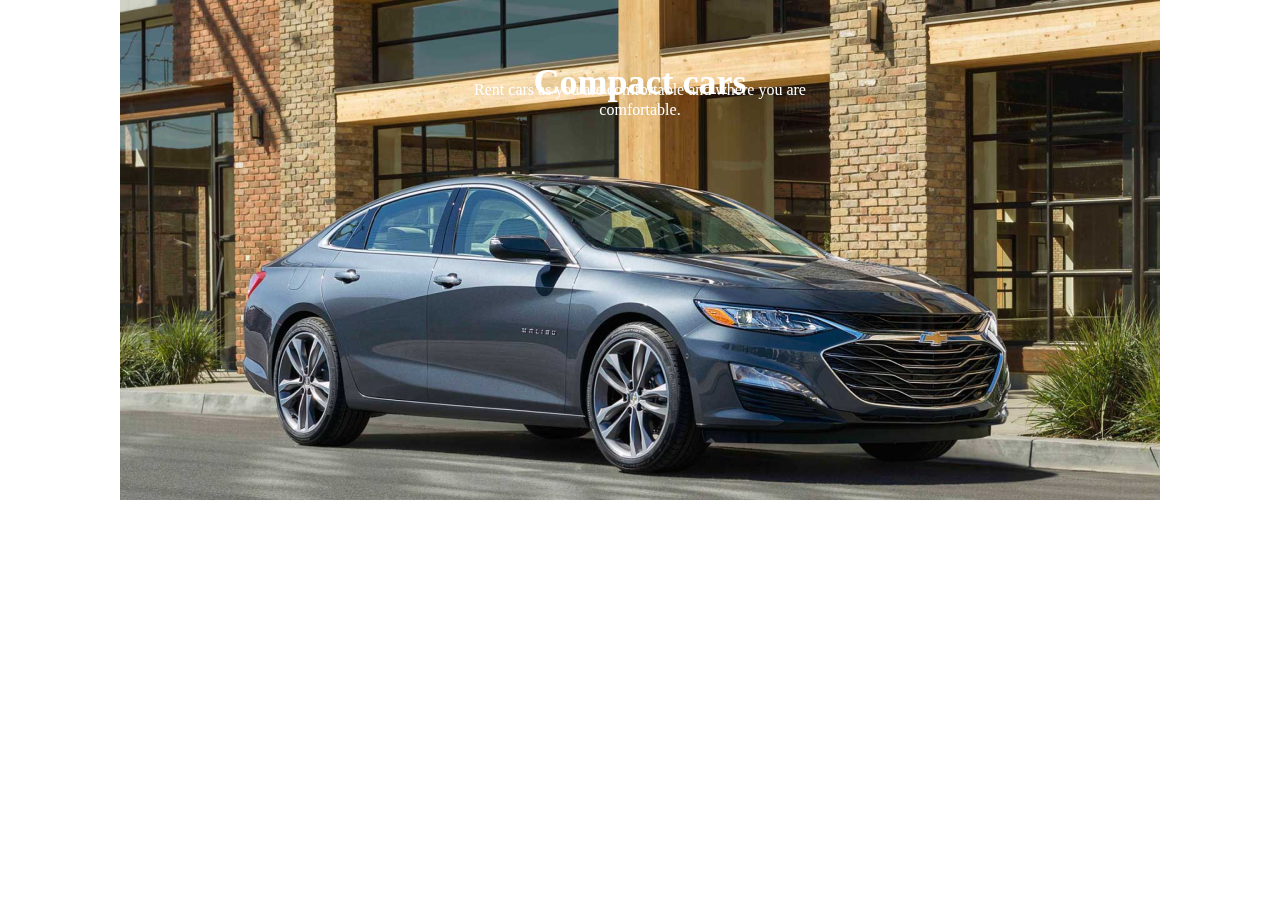
==== index-one.html @ ee0b4329 "slick js" ====
<!DOCTYPE html>
<html lang="en">
<head>
    <meta charset="UTF-8">
    <meta http-equiv="X-UA-Compatible" content="IE=edge">
    <meta name="viewport" content="width=device-width, initial-scale=1.0">
    <title>Document</title>
    <link rel="stylesheet" href="./slick-1.8.1/slick/slick-theme.css">
    <link rel="stylesheet" href="./slick-1.8.1/slick/slick.css">
    <link rel="stylesheet" href="./css/main.css">
    <link rel="stylesheet" href="./css/home.css">
    <link rel="stylesheet" href="./css/index-one.css">
</head>
<body>
    <section id="hero_section">
        <div class="container">
            <div class="corusel_sliks-container slick-div">
                <div class="corusel_slik-div corusel_bg1">
                    <h3>Compact cars</h3>
                    <p>Rent cars as you are comfortable and where you are <br> comfortable.</p>
                    <div class="hero_bg-line"></div>
                </div>
                <div class="corusel_slik-div corusel_bg2">
                    <h3>Compact cars</h3>
                    <p>Rent cars as you are comfortable and where you are <br> comfortable.</p>
                    <div class="hero_bg-line"></div>
                </div>
                <div class="corusel_slik-div corusel_bg3">
                    <h3>Compact cars</h3>
                    <p>Rent cars as you are comfortable and where you are <br> comfortable.</p>
                    <div class="hero_bg-line"></div>
                </div>
        
                
            </div>
        </div>
    </section>

    <script src="https://ajax.googleapis.com/ajax/libs/jquery/3.6.1/jquery.min.js"></script>
    <!-- bu onlayn ulanadi agar corusel kerak bolda -->
    <script src="./slick-1.8.1/slick/slick.js"></script>
    <script src="./js/corusel.js"></script>
    <script src="./js/main.js"></script>
</body>
</html>
---- css/main.css ----
* {
  padding: 0;
  margin: 0;
  box-sizing: border-box;
}

.container {
  max-width: 1440px;
  width: 100%;
  margin: 0 auto;
  padding: 0 120px;
}

li {
  list-style: none;
}

a {
  text-decoration: none;
}

@media screen and (max-width: 450px) {
  .container {
    max-width: 390px !important;
    width: 100% !important;
    padding: 0 16px !important;
  }
}/*# sourceMappingURL=main.css.map */
---- css/home.css ----
/*# sourceMappingURL=home.css.map */
---- css/index-one.css ----
.corusel_slik-div {
  max-width: 1200px;
  height: 500px;
  background-image: url(../images/Malibu.png);
  background-size: cover;
  background-position: center;
}
.corusel_slik-div h3 {
  padding-top: 60px;
  height: 44px;
  font-family: "Montserrat";
  font-style: normal;
  font-weight: 600;
  font-size: 36px;
  line-height: 44px;
  text-align: center;
  color: #FFFFFF;
  flex: none;
  order: 0;
  flex-grow: 0;
  padding-bottom: 10px;
}
.corusel_slik-div p {
  height: 40px;
  font-family: "Montserrat";
  font-style: normal;
  font-weight: 400;
  font-size: 16px;
  line-height: 20px;
  text-align: center;
  color: #FFFFFF;
  flex: none;
  order: 1;
  flex-grow: 0;
  padding-top: 10px;
}

.hero_bg-line {
  background: linear-gradient(180deg, rgba(189, 33, 33, 0.6) 6.19%, rgba(148, 27, 27, 0) 54.63%);
}

.corusel_bg2 {
  max-width: 1200px;
  height: 500px;
  background-image: url(../images/sportcarHero.png);
  background-size: cover;
  background-position: center;
}

.corusel_bg3 {
  max-width: 1200px;
  height: 500px;
  background-image: url(../images/vanscarHero.png);
  background-size: cover;
  background-position: center;
}/*# sourceMappingURL=index-one.css.map */
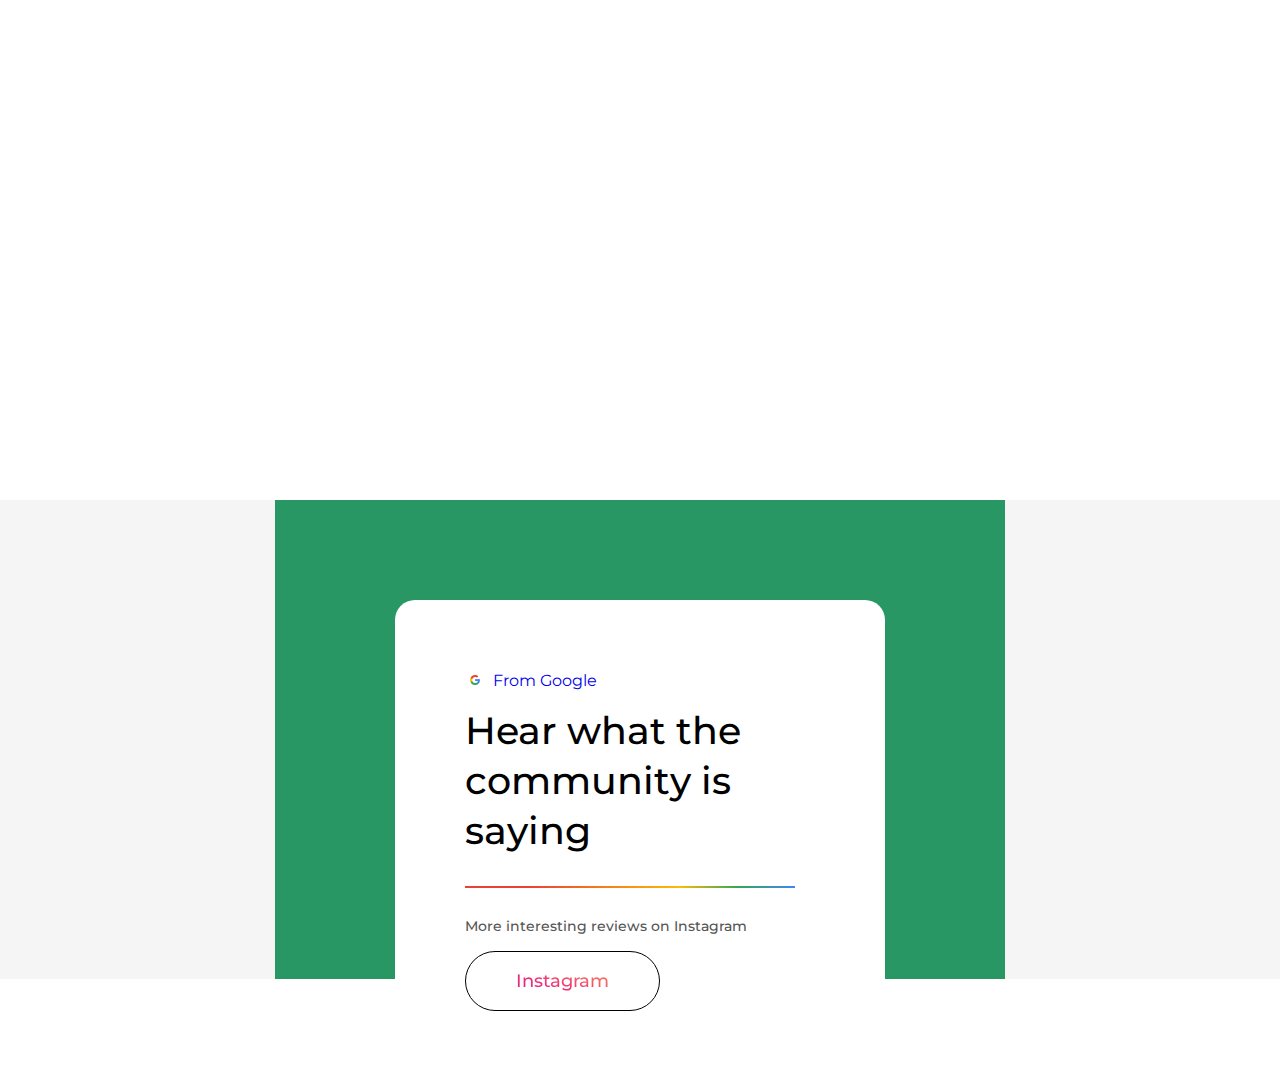
==== commit d78da9a8: "corusel sleck" ====
--- a/index-one.html
+++ b/index-one.html
@@ -1,45 +1,81 @@
 <!DOCTYPE html>
 <html lang="en">
-<head>
-    <meta charset="UTF-8">
-    <meta http-equiv="X-UA-Compatible" content="IE=edge">
-    <meta name="viewport" content="width=device-width, initial-scale=1.0">
-    <title>Document</title>
-    <link rel="stylesheet" href="./slick-1.8.1/slick/slick-theme.css">
-    <link rel="stylesheet" href="./slick-1.8.1/slick/slick.css">
-    <link rel="stylesheet" href="./css/main.css">
-    <link rel="stylesheet" href="./css/home.css">
-    <link rel="stylesheet" href="./css/index-one.css">
-</head>
-<body>
-    <section id="hero_section">
-        <div class="container">
-            <div class="corusel_sliks-container slick-div">
-                <div class="corusel_slik-div corusel_bg1">
-                    <h3>Compact cars</h3>
-                    <p>Rent cars as you are comfortable and where you are <br> comfortable.</p>
-                    <div class="hero_bg-line"></div>
+
+    <head>
+        <meta charset="UTF-8">
+        <meta http-equiv="X-UA-Compatible" content="IE=edge">
+        <meta name="viewport" content="width=device-width, initial-scale=1.0">
+        <title>Document</title>
+        <link rel="stylesheet" href="./slick-1.8.1/slick/slick-theme.css">
+        <link rel="stylesheet" href="./slick-1.8.1/slick/slick.css">
+        <link rel="stylesheet" href="./css/main.css">
+        <link rel="stylesheet" href="./css/home.css">
+        <link rel="stylesheet" href="./css/index-one.css">
+    </head>
+
+    <body>
+        <section id="hero_section">
+            <div class="container">
+                <div class="corusel_sliks-container slick-div">
+                    <div class="corusel_slik-div corusel_bg1">
+                        <h3>Compact cars</h3>
+                        <p>Rent cars as you are comfortable and where you are <br> comfortable.</p>
+                        <div class="hero_bg-line"></div>
+                    </div>
+                    <div class="corusel_slik-div corusel_bg2">
+                        <h3>Compact cars</h3>
+                        <p>Rent cars as you are comfortable and where you are <br> comfortable.</p>
+                        <div class="hero_bg-line"></div>
+                    </div>
+                    <div class="corusel_slik-div corusel_bg3">
+                        <h3>Compact cars</h3>
+                        <p>Rent cars as you are comfortable and where you are <br> comfortable.</p>
+                        <div class="hero_bg-line"></div>
+                    </div>
                 </div>
-                <div class="corusel_slik-div corusel_bg2">
-                    <h3>Compact cars</h3>
-                    <p>Rent cars as you are comfortable and where you are <br> comfortable.</p>
-                    <div class="hero_bg-line"></div>
+
+            </div>
+        </section>
+
+
+        <section id="communityCarousel_section">
+            <div class="container communityCarousel_container">
+                <div class="community_box">
+
+                    <div class="comumunity_left-container">
+
+                        <a href="#" target="_blank" class="google_link"><img src="./images/Google.png" alt="Google-img"
+                                width="20">From Google</a>
+                        <h4>Hear what the community is saying</h4>
+                        <div class="line_span"></div>
+                        <div class="instagram_div">
+                            <p>More interesting reviews on Instagram</p>
+                            <button>
+                                <a href="#" target="_blank">Instagram</a>
+                            </button>
+                        </div>
+                    </div>
+
+                    <div class="comumunity_carusel-container">
+
+                        <div class="community-corusels">
+                            <div class="community-corusels">
+
+
+                            </div>
+                        </div>
+
+                    </div>
                 </div>
-                <div class="corusel_slik-div corusel_bg3">
-                    <h3>Compact cars</h3>
-                    <p>Rent cars as you are comfortable and where you are <br> comfortable.</p>
-                    <div class="hero_bg-line"></div>
-                </div>
-        
-                
             </div>
-        </div>
-    </section>
 
-    <script src="https://ajax.googleapis.com/ajax/libs/jquery/3.6.1/jquery.min.js"></script>
-    <!-- bu onlayn ulanadi agar corusel kerak bolda -->
-    <script src="./slick-1.8.1/slick/slick.js"></script>
-    <script src="./js/corusel.js"></script>
-    <script src="./js/main.js"></script>
-</body>
+        </section>
+
+        <script src="https://ajax.googleapis.com/ajax/libs/jquery/3.6.1/jquery.min.js"></script>
+        <!-- bu onlayn ulanadi agar corusel kerak bolda -->
+        <script src="./slick-1.8.1/slick/slick.js"></script>
+        <script src="./js/corusel.js"></script>
+        <script src="./js/main.js"></script>
+    </body>
+
 </html>--- a/css/main.css
+++ b/css/main.css
@@ -1,7 +1,22 @@
+@font-face {
+  font-family: "Montserrat";
+  src: url(../../fonts/Montserrat/Montserrat-VariableFont_wght.ttf);
+}
+
 * {
+  margin: 0;
   padding: 0;
-  margin: 0;
-  box-sizing: border-box;
+  -webkit-box-sizing: border-box;
+          box-sizing: border-box;
+  font-family: 'Montserrat', sans-serif;
+}
+
+li {
+  list-style-type: none;
+}
+
+a {
+  text-decoration: none;
 }
 
 .container {
@@ -11,12 +26,307 @@
   padding: 0 120px;
 }
 
-li {
-  list-style: none;
-}
-
-a {
-  text-decoration: none;
+.btn1 {
+  background: #299764;
+  padding: 18px 20px;
+  border-radius: 100px;
+  cursor: pointer;
+  border: none;
+  color: white;
+  font-size: 18px;
+  display: -webkit-box;
+  display: -ms-flexbox;
+  display: flex;
+  -webkit-box-align: center;
+      -ms-flex-align: center;
+          align-items: center;
+  gap: 8px;
+}
+
+.btn2 {
+  padding: 19px 40px;
+  height: 58px;
+  background-color: #fff;
+  border-radius: 100px;
+  border: 1.5px solid #e5e7ea;
+  color: black;
+  cursor: pointer;
+}
+
+.btn2:hover {
+  -webkit-transition: 0.5s;
+  transition: 0.5s;
+  background: #299764;
+  color: white;
+}
+
+.btns {
+  display: -webkit-box;
+  display: -ms-flexbox;
+  display: flex;
+  -webkit-box-pack: center;
+      -ms-flex-pack: center;
+          justify-content: center;
+  gap: 16px;
+  margin-bottom: 24px;
+  margin-top: 40px;
+}
+
+.active {
+  -webkit-transition: 0.5s;
+  transition: 0.5s;
+  background: #299764;
+  color: white;
+}
+
+.btn1 {
+  background: #299764;
+  padding: 18px 20px;
+  border-radius: 100px;
+  cursor: pointer;
+  border: none;
+  color: white;
+  font-size: 18px;
+  display: -webkit-box;
+  display: -ms-flexbox;
+  display: flex;
+  -webkit-box-align: center;
+      -ms-flex-align: center;
+          align-items: center;
+  gap: 8px;
+  -webkit-transition: 0.5s;
+  transition: 0.5s;
+}
+
+.btn1:hover {
+  background: #077743 !important;
+}
+
+.btn1:active {
+  background: #F5F5F5 !important;
+  color: black !important;
+}
+
+.btn1:active img {
+  -webkit-filter: invert(0%) sepia(5%) saturate(0%) hue-rotate(302deg) brightness(9%) contrast(104%) !important;
+          filter: invert(0%) sepia(5%) saturate(0%) hue-rotate(302deg) brightness(9%) contrast(104%) !important;
+}
+
+.dropdown {
+  position: relative;
+  display: inline-block;
+}
+
+.dropdown__item {
+  font-size: 12px;
+}
+
+.dropdown:hover__item {
+  content: "m" !important;
+}
+
+.dropdown-content {
+  display: none;
+  position: absolute;
+  background-color: #FFFFFF;
+  min-width: 160px;
+  -webkit-box-shadow: 0px 8px 16px 0px rgba(0, 0, 0, 0.2);
+          box-shadow: 0px 8px 16px 0px rgba(0, 0, 0, 0.2);
+  padding: 20px 16px;
+  z-index: 1;
+}
+
+.dropdown:hover .dropdown-content {
+  display: -webkit-box;
+  display: -ms-flexbox;
+  display: flex;
+  -webkit-box-orient: vertical;
+  -webkit-box-direction: normal;
+      -ms-flex-direction: column;
+          flex-direction: column;
+}
+
+header {
+  top: 0;
+  background: #fff;
+  position: -webkit-sticky;
+  position: sticky;
+  -webkit-transition: 0.5s;
+  transition: 0.5s;
+  padding: 15px 0;
+}
+
+.navbar {
+  display: -webkit-box;
+  display: -ms-flexbox;
+  display: flex;
+  position: relative;
+  -webkit-box-pack: justify;
+      -ms-flex-pack: justify;
+          justify-content: space-between;
+  -webkit-box-align: center;
+      -ms-flex-align: center;
+          align-items: center;
+}
+
+.navbar__left {
+  display: -webkit-box;
+  display: -ms-flexbox;
+  display: flex;
+  -webkit-box-align: center;
+      -ms-flex-align: center;
+          align-items: center;
+  gap: 36px;
+}
+
+.navbar__left__ul {
+  display: -webkit-box;
+  display: -ms-flexbox;
+  display: flex;
+}
+
+.navbar__left__ul a {
+  color: black;
+  font-size: 18px;
+  border-radius: 100px;
+  padding: 16px 18px;
+  -webkit-transition: 0.5s;
+  transition: 0.5s;
+}
+
+.navbar__left__ul a:hover {
+  background: #F5F5F5;
+}
+
+.navbar-links {
+  display: -webkit-box;
+  display: -ms-flexbox;
+  display: flex;
+  gap: 20px;
+  -webkit-box-align: center;
+      -ms-flex-align: center;
+          align-items: center;
+}
+
+.toggle-button {
+  position: absolute;
+  top: 25px;
+  right: 0.1rem;
+  display: none !important;
+  -webkit-box-orient: vertical;
+  -webkit-box-direction: normal;
+      -ms-flex-direction: column;
+          flex-direction: column;
+  -webkit-box-pack: justify;
+      -ms-flex-pack: justify;
+          justify-content: space-between;
+  width: 30px;
+  height: 21px;
+  -webkit-transition: 0.5s;
+  transition: 0.5s;
+}
+
+.bar {
+  -webkit-transform: translateX(-50px);
+          transform: translateX(-50px);
+  background: transparent;
+  -webkit-box-shadow: none;
+          box-shadow: none;
+}
+
+.toggle-button .bar {
+  height: 4px;
+  width: 100%;
+  background-color: black;
+  border-radius: 10px;
+}
+
+.toggle-button .bar::after {
+  display: none !important;
+}
+
+@media (max-width: 1000px) {
+  .navbar {
+    -webkit-box-orient: vertical;
+    -webkit-box-direction: normal;
+        -ms-flex-direction: column;
+            flex-direction: column;
+    -webkit-box-align: start;
+        -ms-flex-align: start;
+            align-items: flex-start;
+  }
+  .toggle-button {
+    display: -webkit-box !important;
+    display: -ms-flexbox !important;
+    display: flex !important;
+    cursor: pointer;
+  }
+  .navbar-links {
+    display: none;
+    width: 100%;
+  }
+}
+
+.navbar-shrink {
+  -webkit-box-shadow: 0 0 5px  #c8c8c8;
+          box-shadow: 0 0 5px  #c8c8c8;
+  padding: 5px 0 !important;
+}
+
+@media screen and (min-width: 100px) {
+  .dn {
+    display: none;
+  }
+  .right {
+    margin-right: 40px;
+  }
+  .brs1 {
+    -webkit-transform: rotate(45deg) translate(11px, 20px);
+            transform: rotate(45deg) translate(11px, 20px);
+  }
+  .brs2 {
+    -webkit-transform: rotate(-45deg) translate(-8px);
+            transform: rotate(-45deg) translate(-8px);
+  }
+}
+
+.index {
+  z-index: -99999 !important;
+}
+
+.tel {
+  color: black !important;
+  font-size: 18px;
+}
+
+.dark-light {
+  width: 58px;
+  height: 58px;
+  border-radius: 50%;
+  background: #F5F5F5;
+  border: none;
+  cursor: pointer;
+  -webkit-transition: 1s;
+  transition: 1s;
+}
+
+.dark-light:hover img {
+  -webkit-filter: invert(0%) sepia(1%) saturate(3%) hue-rotate(357deg) brightness(11%) contrast(100%);
+          filter: invert(0%) sepia(1%) saturate(3%) hue-rotate(357deg) brightness(11%) contrast(100%);
+  -webkit-transition: 0.5s;
+  transition: 0.5s;
+}
+
+.dark-light:active {
+  background: #299764;
+}
+
+.dark-light:active img {
+  -webkit-filter: invert(100%) sepia(79%) saturate(2%) hue-rotate(131deg) brightness(127%) contrast(100%);
+          filter: invert(100%) sepia(79%) saturate(2%) hue-rotate(131deg) brightness(127%) contrast(100%);
+  fill: #fff;
+  -webkit-transition: 0.5s;
+  transition: 0.5s;
 }
 
 @media screen and (max-width: 450px) {
@@ -25,4 +335,189 @@
     width: 100% !important;
     padding: 0 16px !important;
   }
-}/*# sourceMappingURL=main.css.map */+}
+
+.corusel_slik-div {
+  max-width: 1200px;
+  height: 500px;
+  background-image: url(../images/Malibu.png);
+  background-size: cover;
+  background-position: center;
+}
+
+.corusel_slik-div h3 {
+  padding-top: 60px;
+  height: 44px;
+  font-family: 'Montserrat';
+  font-style: normal;
+  font-weight: 600;
+  font-size: 36px;
+  line-height: 44px;
+  text-align: center;
+  color: #FFFFFF;
+  -webkit-box-flex: 0;
+      -ms-flex: none;
+          flex: none;
+  -webkit-box-ordinal-group: 1;
+      -ms-flex-order: 0;
+          order: 0;
+  -ms-flex-positive: 0;
+      flex-grow: 0;
+  padding-bottom: 10px;
+}
+
+.corusel_slik-div p {
+  height: 40px;
+  font-family: 'Montserrat';
+  font-style: normal;
+  font-weight: 400;
+  font-size: 16px;
+  line-height: 20px;
+  text-align: center;
+  color: #FFFFFF;
+  -webkit-box-flex: 0;
+      -ms-flex: none;
+          flex: none;
+  -webkit-box-ordinal-group: 2;
+      -ms-flex-order: 1;
+          order: 1;
+  -ms-flex-positive: 0;
+      flex-grow: 0;
+  padding-top: 10px;
+}
+
+.hero_bg-line {
+  background: -webkit-gradient(linear, left top, left bottom, color-stop(6.19%, rgba(189, 33, 33, 0.6)), color-stop(54.63%, rgba(148, 27, 27, 0)));
+  background: linear-gradient(180deg, rgba(189, 33, 33, 0.6) 6.19%, rgba(148, 27, 27, 0) 54.63%);
+}
+
+.corusel_bg2 {
+  max-width: 1200px;
+  height: 500px;
+  background-image: url(../images/sportcarHero.png);
+  background-size: cover;
+  background-position: center;
+}
+
+.corusel_bg3 {
+  max-width: 1200px;
+  height: 500px;
+  background-image: url(../images/vanscarHero.png);
+  background-size: cover;
+  background-position: center;
+}
+
+.search {
+  display: -webkit-box;
+  display: -ms-flexbox;
+  display: flex;
+  -webkit-box-pack: center;
+      -ms-flex-pack: center;
+          justify-content: center;
+}
+
+.search__form {
+  display: -webkit-box;
+  display: -ms-flexbox;
+  display: flex;
+  -webkit-box-pack: justify;
+      -ms-flex-pack: justify;
+          justify-content: space-between;
+  -webkit-box-align: center;
+      -ms-flex-align: center;
+          align-items: center;
+  position: absolute;
+  padding: 10px;
+  max-width: 600px;
+  width: 100%;
+  height: 66px;
+  background: #ffffff;
+  -webkit-box-shadow: 0px 4px 10px rgba(0, 0, 0, 0.15);
+          box-shadow: 0px 4px 10px rgba(0, 0, 0, 0.15);
+  border-radius: 100px;
+}
+
+.search__form__icon {
+  cursor: pointer;
+}
+
+.search__form__input {
+  outline: none;
+  margin-left: 30px;
+  border: none;
+  padding: 20px;
+  width: 100%;
+  font-size: 20px;
+}
+
+.search__form ::-webkit-input-placeholder {
+  font-family: "Montserrat";
+  font-style: normal;
+  font-weight: 500;
+  font-size: 18px;
+  line-height: 22px;
+  color: #555555;
+}
+
+.choose {
+  margin-top: 110px;
+  text-align: center;
+}
+
+.choose-down {
+  max-width: 576px;
+  margin: 0 auto;
+}
+
+.card {
+  width: 387px;
+  height: 433px;
+  margin-bottom: 20px;
+  background: #f5f5f5;
+  border-radius: 16px;
+}
+
+.card:hover {
+  background-color: #299764 !important;
+  -webkit-transition: 0.5s;
+  transition: 0.5s;
+}
+
+.card:hover h3,
+.card:hover h6,
+.card:hover p {
+  color: white;
+}
+
+.card:hover .card-img {
+  -webkit-filter: invert(100%) sepia(0%) saturate(22%) hue-rotate(357deg) brightness(104%) contrast(107%);
+          filter: invert(100%) sepia(0%) saturate(22%) hue-rotate(357deg) brightness(104%) contrast(107%);
+}
+
+.cars__List {
+  display: -webkit-box;
+  display: -ms-flexbox;
+  display: flex;
+  -ms-flex-wrap: wrap;
+      flex-wrap: wrap;
+  -webkit-box-pack: justify;
+      -ms-flex-pack: justify;
+          justify-content: space-between;
+}
+
+.view {
+  padding: 18px 30px;
+  width: 173px;
+  height: 58px;
+  margin: 0 auto;
+  color: white;
+  border: none;
+  cursor: pointer;
+  background: #299764;
+  border-radius: 100px;
+}
+
+.Btns {
+  text-align: center;
+}
+/*# sourceMappingURL=main.css.map */--- a/css/home.css
+++ b/css/home.css
@@ -1 +1 @@
-/*# sourceMappingURL=home.css.map */+/* No CSS *//*# sourceMappingURL=home.css.map */--- a/css/index-one.css
+++ b/css/index-one.css
@@ -1,3 +1,7 @@
+body {
+  background-color: white;
+}
+
 .corusel_slik-div {
   max-width: 1200px;
   height: 500px;
@@ -32,7 +36,7 @@
   flex: none;
   order: 1;
   flex-grow: 0;
-  padding-top: 10px;
+  padding-top: 40px;
 }
 
 .hero_bg-line {
@@ -53,4 +57,99 @@
   background-image: url(../images/vanscarHero.png);
   background-size: cover;
   background-position: center;
+}
+
+#communityCarousel_section {
+  background: #F5F5F5;
+}
+
+.communityCarousel_container {
+  padding-top: 100px;
+  padding-bottom: 100px;
+}
+
+.community_box {
+  background: #FFFFFF;
+  border-radius: 20px;
+  max-width: 1200px;
+  min-height: 479px;
+  display: flex;
+}
+
+.comumunity_left-container {
+  padding: 70px;
+}
+.comumunity_left-container h4 {
+  width: 320px;
+  height: 150px;
+  font-family: "Montserrat";
+  font-style: normal;
+  font-weight: 500;
+  font-size: 38px;
+  line-height: 50px;
+  color: #000000;
+  flex: none;
+  order: 1;
+  flex-grow: 0;
+  margin-bottom: 30px;
+}
+
+.google_link {
+  display: flex;
+  align-items: center;
+  gap: 8px;
+  margin-bottom: 16px;
+}
+
+.line_span {
+  max-width: 330px;
+  height: 2px;
+  background: linear-gradient(90deg, #EA4335 19.83%, #FBBC05 65%, #34A853 82.29%, #4285F4 100%);
+  flex: none;
+  order: 1;
+  flex-grow: 0;
+}
+
+.instagram_div p {
+  margin-top: 30px;
+  width: 330px;
+  height: 17px;
+  font-family: "Montserrat";
+  font-style: normal;
+  font-weight: 500;
+  font-size: 14px;
+  line-height: 17px;
+  color: #555555;
+  flex: none;
+  order: 0;
+  flex-grow: 0;
+}
+.instagram_div button {
+  margin-top: 16px;
+  padding: 18px 50px;
+  border: 1.5px solid black;
+  border-radius: 100px;
+  font-family: "Montserrat";
+  font-style: normal;
+  font-weight: 500;
+  font-size: 18px;
+  line-height: 22px;
+  background: radial-gradient(230.93% 230.93% at 102.01% 2.03%, #F9ED32 0%, #EE2A7B 36%, #D22A8A 44%, #8B2AB2 60%, #1B2AF0 83%, #002AFF 88%);
+  -webkit-background-clip: text;
+  -webkit-text-fill-color: transparent;
+  background-clip: text;
+  flex: none;
+  order: 0;
+  flex-grow: 0;
+}
+.instagram_div button:hover {
+  background: radial-gradient(230.93% 230.93% at 102.01% 2.03%, #F9ED32 0%, #EE2A7B 36%, #D22A8A 44%, #8B2AB2 60%, #1B2AF0 83%, #002AFF 88%);
+  color: #fff !important;
+  z-index: 999;
+}
+
+.communityCarousel_container {
+  width: 730px;
+  height: 479px;
+  background: #299764;
 }/*# sourceMappingURL=index-one.css.map */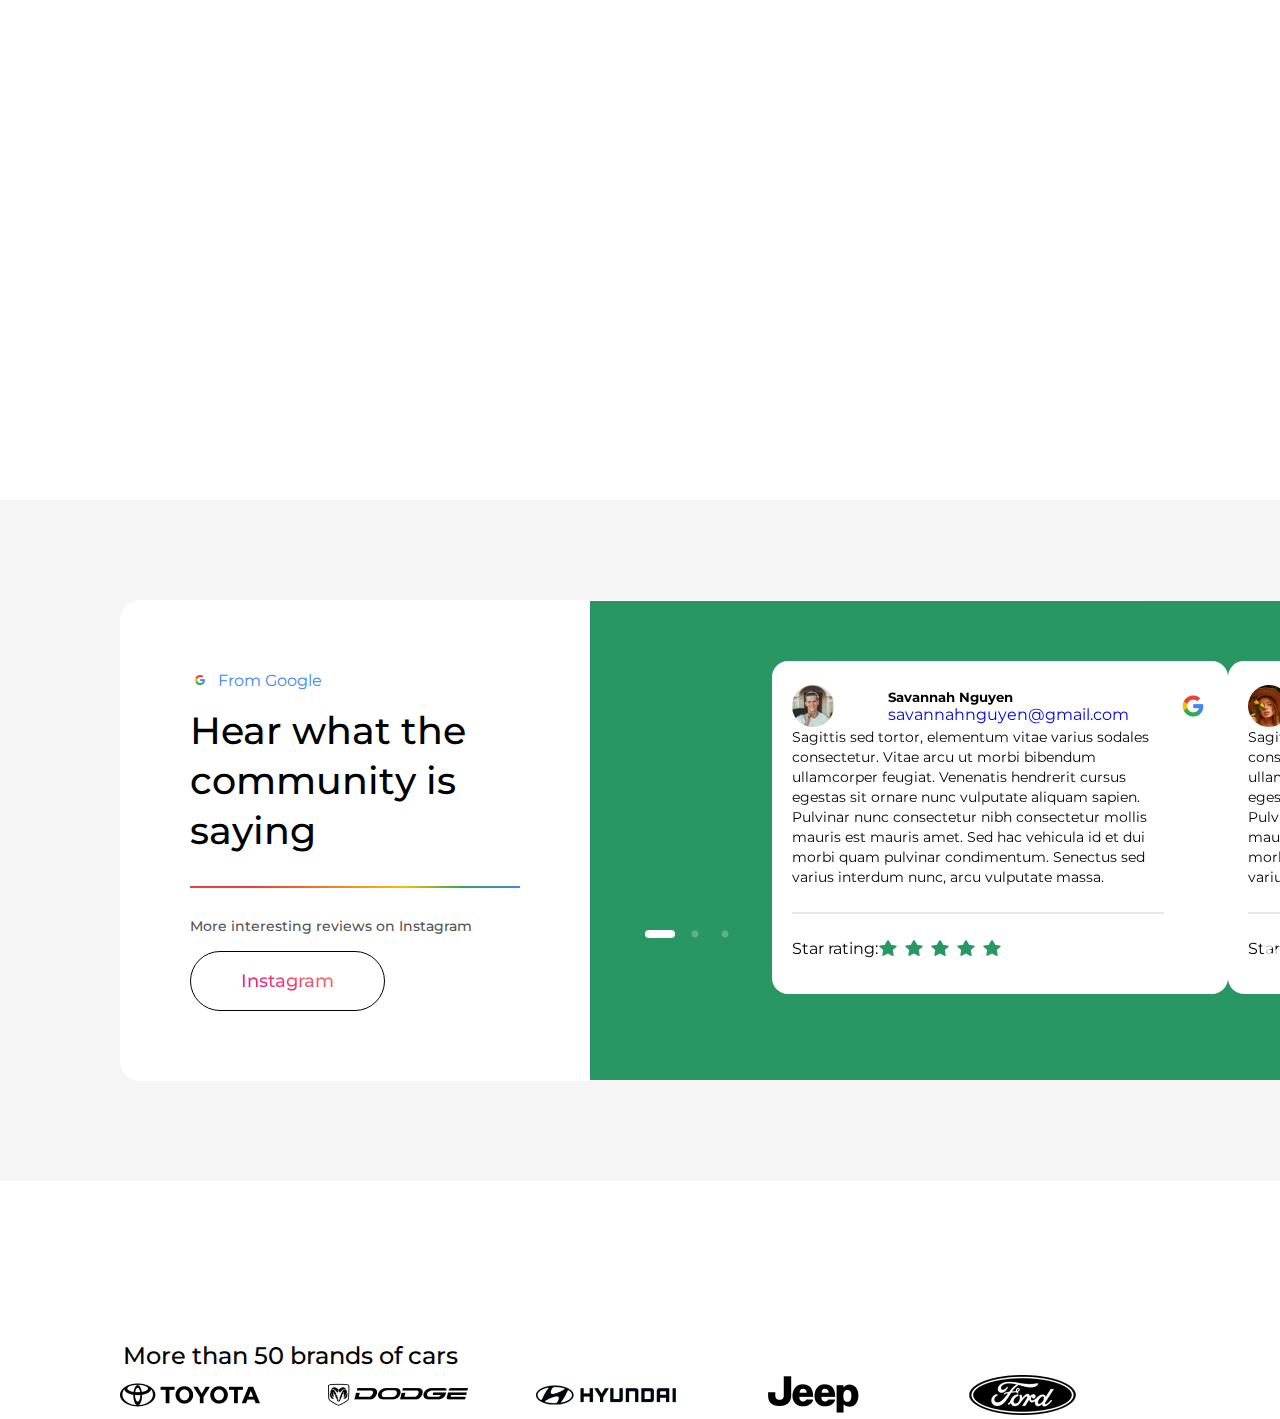
==== commit 24b60503: "last commit" ====
--- a/index-one.html
+++ b/index-one.html
@@ -23,12 +23,12 @@
                         <div class="hero_bg-line"></div>
                     </div>
                     <div class="corusel_slik-div corusel_bg2">
-                        <h3>Compact cars</h3>
+                        <h3>Sports cars</h3>
                         <p>Rent cars as you are comfortable and where you are <br> comfortable.</p>
                         <div class="hero_bg-line"></div>
                     </div>
                     <div class="corusel_slik-div corusel_bg3">
-                        <h3>Compact cars</h3>
+                        <h3>Vans </h3>
                         <p>Rent cars as you are comfortable and where you are <br> comfortable.</p>
                         <div class="hero_bg-line"></div>
                     </div>
@@ -44,31 +44,122 @@
 
                     <div class="comumunity_left-container">
 
-                        <a href="#" target="_blank" class="google_link"><img src="./images/Google.png" alt="Google-img"
-                                width="20">From Google</a>
-                        <h4>Hear what the community is saying</h4>
+                        <div class="from_left-text">
+                            <a href="#" target="_blank" class="google_link"><img src="./images/Google.png"
+                                    alt="Google-img" width="20">From Google</a>
+                            <h4>Hear what the community is saying</h4>
+                        </div>
+
                         <div class="line_span"></div>
+
                         <div class="instagram_div">
                             <p>More interesting reviews on Instagram</p>
                             <button>
                                 <a href="#" target="_blank">Instagram</a>
                             </button>
                         </div>
+
                     </div>
 
                     <div class="comumunity_carusel-container">
 
                         <div class="community-corusels">
-                            <div class="community-corusels">
+                            <!-- <div class="community-corusel"> -->
+                            <div class="community-corusel-ava for-pd ">
+                                <div class="person_gmail">
+                                    <a href="#" target="_blank"> <img src="./images/Ava.png" alt="
+                                person"></a>
+                                    <div class="user_gmail">
+                                        <h5>Savannah Nguyen</h5>
+                                        <a href="#" target="_blank">savannahnguyen@gmail.com</a>
+                                    </div>
 
+                                    <a href="#" target="_blank"> <img src="./images/coruselGoogle.png" alt="
+                                   google_link"></a>
+                                </div>
+                                <p class="com__carusel-pr">Sagittis sed tortor, elementum vitae varius sodales
+                                    consectetur. Vitae arcu ut morbi bibendum ullamcorper feugiat. Venenatis hendrerit
+                                    cursus egestas sit ornare nunc vulputate aliquam sapien. Pulvinar nunc consectetur
+                                    nibh consectetur mollis mauris est mauris amet. Sed hac vehicula id et dui morbi
+                                    quam pulvinar condimentum. Senectus sed varius interdum nunc, arcu vulputate massa.
+                                </p>
+                                <hr class="corusel__line">
+                                <div class="star">
+                                    Star rating:
+                                    <img src="./images/starcorusel.png" alt="starcorusel-img">
+                                </div>
+                            </div>
+                            <div class="community-corusel-ava for-pd ">
+                                <div class="person_gmail">
+                                    <a href="#" target="_blank"> <img src="./images/AvaGirl1.png" alt="Ronald-Richards-img
+                                "></a>
+                                    <div class="user_gmail">
+                                        <h5>Ronald Richards</h5>
+                                        <a href="#" target="_blank">ronaldrichards@gmail.com</a>
+                                    </div>
 
+                                    <a href="#" target="_blank"> <img src="./images/coruselGoogle.png" alt="
+                                   google_link"></a>
+                                </div>
+                                <p class="com__carusel-pr">Sagittis sed tortor, elementum vitae varius sodales
+                                    consectetur. Vitae arcu ut morbi bibendum ullamcorper feugiat. Venenatis hendrerit
+                                    cursus egestas sit ornare nunc vulputate aliquam sapien. Pulvinar nunc consectetur
+                                    nibh consectetur mollis mauris est mauris amet. Sed hac vehicula id et dui morbi
+                                    quam pulvinar condimentum. Senectus sed varius interdum nunc, arcu vulputate massa.
+                                </p>
+                                <hr class="corusel__line">
+                                <div class="star">
+                                    Star rating:
+                                    <img src="./images/starcorusel.png" alt="starcorusel-img">
+                                </div>
                             </div>
+                            <div class="community-corusel-ava for-pd ">
+                                <div class="person_gmail">
+                                    <a href="#" target="_blank"> <img src="./images/AvaGirl2.png" alt="
+                                            Kristin-Watson-img"></a>
+                                    <div class="user_gmail">
+                                        <h5>Kristin Watson</h5>
+                                        <a href="#" target="_blank">savannahnguyen@gmail.com</a>
+                                    </div>
+
+                                    <a href="#" target="_blank"> <img src="./images/coruselGoogle.png" alt="
+                                   google_link"></a>
+                                </div>
+                                <p class="com__carusel-pr">Sagittis sed tortor, elementum vitae varius sodales
+                                    consectetur. Vitae arcu ut morbi bibendum ullamcorper feugiat. Venenatis hendrerit
+                                    cursus egestas sit ornare nunc vulputate aliquam sapien. Pulvinar nunc consectetur
+                                    nibh consectetur mollis mauris est mauris amet. Sed hac vehicula id et dui morbi
+                                    quam pulvinar condimentum. Senectus sed varius interdum nunc, arcu vulputate massa.
+                                </p>
+                                <hr class="corusel__line">
+                                <div class="star">
+                                    Star rating:
+                                    <img src="./images/starcorusel.png" alt="starcorusel-img">
+                                </div>
+                            </div>
+
+                            <!-- </div> -->
                         </div>
 
                     </div>
                 </div>
             </div>
 
+        </section>
+        <section>
+            <div class="container">
+                <p class="project-text">More than 50 brands of cars</p>
+                
+                <ul class=" project__corusel_toleft" >
+                    <li><img src="./images/projectFors.png" alt="projekt"></li>
+                    <li><img src="./images/projectNissan.png" alt="projekt"></li>
+                    <li><img src="./images/projectToyota.png" alt="projekt"></li>
+                    <li><img src="./images/projectdodce.png" alt="projekt"></li>
+                    <li><img src="./images/projectHyundai.png" alt="projekt"></li>
+                    <li><img src="./images/volkswagenProject.png" alt="projekt"></li>
+                    
+                </ul>
+            </div>
         </section>
 
         <script src="https://ajax.googleapis.com/ajax/libs/jquery/3.6.1/jquery.min.js"></script>
--- a/css/main.css
+++ b/css/main.css
@@ -2,13 +2,11 @@
   font-family: "Montserrat";
   src: url(../../fonts/Montserrat/Montserrat-VariableFont_wght.ttf);
 }
-
 * {
   margin: 0;
   padding: 0;
-  -webkit-box-sizing: border-box;
-          box-sizing: border-box;
-  font-family: 'Montserrat', sans-serif;
+  box-sizing: border-box;
+  font-family: "Montserrat", sans-serif;
 }
 
 li {
@@ -26,315 +24,15 @@
   padding: 0 120px;
 }
 
-.btn1 {
-  background: #299764;
-  padding: 18px 20px;
-  border-radius: 100px;
-  cursor: pointer;
-  border: none;
-  color: white;
-  font-size: 18px;
-  display: -webkit-box;
-  display: -ms-flexbox;
-  display: flex;
-  -webkit-box-align: center;
-      -ms-flex-align: center;
-          align-items: center;
-  gap: 8px;
-}
-
-.btn2 {
-  padding: 19px 40px;
-  height: 58px;
-  background-color: #fff;
-  border-radius: 100px;
-  border: 1.5px solid #e5e7ea;
-  color: black;
-  cursor: pointer;
-}
-
-.btn2:hover {
-  -webkit-transition: 0.5s;
-  transition: 0.5s;
-  background: #299764;
-  color: white;
-}
-
-.btns {
-  display: -webkit-box;
-  display: -ms-flexbox;
-  display: flex;
-  -webkit-box-pack: center;
-      -ms-flex-pack: center;
-          justify-content: center;
-  gap: 16px;
-  margin-bottom: 24px;
-  margin-top: 40px;
-}
-
-.active {
-  -webkit-transition: 0.5s;
-  transition: 0.5s;
-  background: #299764;
-  color: white;
-}
-
-.btn1 {
-  background: #299764;
-  padding: 18px 20px;
-  border-radius: 100px;
-  cursor: pointer;
-  border: none;
-  color: white;
-  font-size: 18px;
-  display: -webkit-box;
-  display: -ms-flexbox;
-  display: flex;
-  -webkit-box-align: center;
-      -ms-flex-align: center;
-          align-items: center;
-  gap: 8px;
-  -webkit-transition: 0.5s;
-  transition: 0.5s;
-}
-
-.btn1:hover {
-  background: #077743 !important;
-}
-
-.btn1:active {
-  background: #F5F5F5 !important;
-  color: black !important;
-}
-
-.btn1:active img {
-  -webkit-filter: invert(0%) sepia(5%) saturate(0%) hue-rotate(302deg) brightness(9%) contrast(104%) !important;
-          filter: invert(0%) sepia(5%) saturate(0%) hue-rotate(302deg) brightness(9%) contrast(104%) !important;
-}
-
-.dropdown {
-  position: relative;
-  display: inline-block;
-}
-
-.dropdown__item {
-  font-size: 12px;
-}
-
-.dropdown:hover__item {
-  content: "m" !important;
-}
-
-.dropdown-content {
-  display: none;
-  position: absolute;
-  background-color: #FFFFFF;
-  min-width: 160px;
-  -webkit-box-shadow: 0px 8px 16px 0px rgba(0, 0, 0, 0.2);
-          box-shadow: 0px 8px 16px 0px rgba(0, 0, 0, 0.2);
-  padding: 20px 16px;
-  z-index: 1;
-}
-
-.dropdown:hover .dropdown-content {
-  display: -webkit-box;
-  display: -ms-flexbox;
-  display: flex;
-  -webkit-box-orient: vertical;
-  -webkit-box-direction: normal;
-      -ms-flex-direction: column;
-          flex-direction: column;
-}
-
-header {
-  top: 0;
-  background: #fff;
-  position: -webkit-sticky;
-  position: sticky;
-  -webkit-transition: 0.5s;
-  transition: 0.5s;
-  padding: 15px 0;
-}
-
-.navbar {
-  display: -webkit-box;
-  display: -ms-flexbox;
-  display: flex;
-  position: relative;
-  -webkit-box-pack: justify;
-      -ms-flex-pack: justify;
-          justify-content: space-between;
-  -webkit-box-align: center;
-      -ms-flex-align: center;
-          align-items: center;
-}
-
-.navbar__left {
-  display: -webkit-box;
-  display: -ms-flexbox;
-  display: flex;
-  -webkit-box-align: center;
-      -ms-flex-align: center;
-          align-items: center;
-  gap: 36px;
-}
-
-.navbar__left__ul {
-  display: -webkit-box;
-  display: -ms-flexbox;
-  display: flex;
-}
-
-.navbar__left__ul a {
-  color: black;
-  font-size: 18px;
-  border-radius: 100px;
-  padding: 16px 18px;
-  -webkit-transition: 0.5s;
-  transition: 0.5s;
-}
-
-.navbar__left__ul a:hover {
-  background: #F5F5F5;
-}
-
-.navbar-links {
-  display: -webkit-box;
-  display: -ms-flexbox;
-  display: flex;
-  gap: 20px;
-  -webkit-box-align: center;
-      -ms-flex-align: center;
-          align-items: center;
-}
-
-.toggle-button {
-  position: absolute;
-  top: 25px;
-  right: 0.1rem;
-  display: none !important;
-  -webkit-box-orient: vertical;
-  -webkit-box-direction: normal;
-      -ms-flex-direction: column;
-          flex-direction: column;
-  -webkit-box-pack: justify;
-      -ms-flex-pack: justify;
-          justify-content: space-between;
-  width: 30px;
-  height: 21px;
-  -webkit-transition: 0.5s;
-  transition: 0.5s;
-}
-
-.bar {
-  -webkit-transform: translateX(-50px);
-          transform: translateX(-50px);
-  background: transparent;
-  -webkit-box-shadow: none;
-          box-shadow: none;
-}
-
-.toggle-button .bar {
-  height: 4px;
-  width: 100%;
-  background-color: black;
-  border-radius: 10px;
-}
-
-.toggle-button .bar::after {
-  display: none !important;
-}
-
-@media (max-width: 1000px) {
-  .navbar {
-    -webkit-box-orient: vertical;
-    -webkit-box-direction: normal;
-        -ms-flex-direction: column;
-            flex-direction: column;
-    -webkit-box-align: start;
-        -ms-flex-align: start;
-            align-items: flex-start;
-  }
-  .toggle-button {
-    display: -webkit-box !important;
-    display: -ms-flexbox !important;
-    display: flex !important;
-    cursor: pointer;
-  }
-  .navbar-links {
-    display: none;
-    width: 100%;
-  }
-}
-
-.navbar-shrink {
-  -webkit-box-shadow: 0 0 5px  #c8c8c8;
-          box-shadow: 0 0 5px  #c8c8c8;
-  padding: 5px 0 !important;
-}
-
-@media screen and (min-width: 100px) {
-  .dn {
-    display: none;
-  }
-  .right {
-    margin-right: 40px;
-  }
-  .brs1 {
-    -webkit-transform: rotate(45deg) translate(11px, 20px);
-            transform: rotate(45deg) translate(11px, 20px);
-  }
-  .brs2 {
-    -webkit-transform: rotate(-45deg) translate(-8px);
-            transform: rotate(-45deg) translate(-8px);
-  }
-}
-
-.index {
-  z-index: -99999 !important;
-}
-
-.tel {
-  color: black !important;
-  font-size: 18px;
-}
-
-.dark-light {
-  width: 58px;
-  height: 58px;
-  border-radius: 50%;
-  background: #F5F5F5;
-  border: none;
-  cursor: pointer;
-  -webkit-transition: 1s;
-  transition: 1s;
-}
-
-.dark-light:hover img {
-  -webkit-filter: invert(0%) sepia(1%) saturate(3%) hue-rotate(357deg) brightness(11%) contrast(100%);
-          filter: invert(0%) sepia(1%) saturate(3%) hue-rotate(357deg) brightness(11%) contrast(100%);
-  -webkit-transition: 0.5s;
-  transition: 0.5s;
-}
-
-.dark-light:active {
-  background: #299764;
-}
-
-.dark-light:active img {
-  -webkit-filter: invert(100%) sepia(79%) saturate(2%) hue-rotate(131deg) brightness(127%) contrast(100%);
-          filter: invert(100%) sepia(79%) saturate(2%) hue-rotate(131deg) brightness(127%) contrast(100%);
-  fill: #fff;
-  -webkit-transition: 0.5s;
-  transition: 0.5s;
-}
-
 @media screen and (max-width: 450px) {
   .container {
     max-width: 390px !important;
     width: 100% !important;
     padding: 0 16px !important;
   }
+}
+body {
+  background-color: white;
 }
 
 .corusel_slik-div {
@@ -344,50 +42,37 @@
   background-size: cover;
   background-position: center;
 }
-
 .corusel_slik-div h3 {
   padding-top: 60px;
   height: 44px;
-  font-family: 'Montserrat';
+  font-family: "Montserrat";
   font-style: normal;
   font-weight: 600;
   font-size: 36px;
   line-height: 44px;
   text-align: center;
   color: #FFFFFF;
-  -webkit-box-flex: 0;
-      -ms-flex: none;
-          flex: none;
-  -webkit-box-ordinal-group: 1;
-      -ms-flex-order: 0;
-          order: 0;
-  -ms-flex-positive: 0;
-      flex-grow: 0;
+  flex: none;
+  order: 0;
+  flex-grow: 0;
   padding-bottom: 10px;
 }
-
 .corusel_slik-div p {
   height: 40px;
-  font-family: 'Montserrat';
+  font-family: "Montserrat";
   font-style: normal;
   font-weight: 400;
   font-size: 16px;
   line-height: 20px;
   text-align: center;
   color: #FFFFFF;
-  -webkit-box-flex: 0;
-      -ms-flex: none;
-          flex: none;
-  -webkit-box-ordinal-group: 2;
-      -ms-flex-order: 1;
-          order: 1;
-  -ms-flex-positive: 0;
-      flex-grow: 0;
-  padding-top: 10px;
+  flex: none;
+  order: 1;
+  flex-grow: 0;
+  padding-top: 40px;
 }
 
 .hero_bg-line {
-  background: -webkit-gradient(linear, left top, left bottom, color-stop(6.19%, rgba(189, 33, 33, 0.6)), color-stop(54.63%, rgba(148, 27, 27, 0)));
   background: linear-gradient(180deg, rgba(189, 33, 33, 0.6) 6.19%, rgba(148, 27, 27, 0) 54.63%);
 }
 
@@ -407,117 +92,285 @@
   background-position: center;
 }
 
-.search {
-  display: -webkit-box;
-  display: -ms-flexbox;
+#communityCarousel_section {
+  background: #F5F5F5;
+}
+
+.communityCarousel_container {
+  padding-top: 100px;
+  padding-bottom: 100px;
+}
+
+.community_box {
+  background: #FFFFFF;
+  border-radius: 20px;
+  max-width: 1200px;
+  min-height: 479px;
   display: flex;
-  -webkit-box-pack: center;
-      -ms-flex-pack: center;
-          justify-content: center;
-}
-
-.search__form {
-  display: -webkit-box;
-  display: -ms-flexbox;
+  align-items: center;
+}
+
+.comumunity_left-container {
+  padding: 70px;
+}
+.comumunity_left-container h4 {
+  width: 320px;
+  height: 150px;
+  font-family: "Montserrat";
+  font-style: normal;
+  font-weight: 500;
+  font-size: 38px;
+  line-height: 50px;
+  color: #000000;
+  flex: none;
+  order: 1;
+  flex-grow: 0;
+  margin-bottom: 30px;
+}
+
+.google_link {
   display: flex;
-  -webkit-box-pack: justify;
-      -ms-flex-pack: justify;
-          justify-content: space-between;
-  -webkit-box-align: center;
-      -ms-flex-align: center;
-          align-items: center;
-  position: absolute;
-  padding: 10px;
-  max-width: 600px;
-  width: 100%;
-  height: 66px;
-  background: #ffffff;
-  -webkit-box-shadow: 0px 4px 10px rgba(0, 0, 0, 0.15);
-          box-shadow: 0px 4px 10px rgba(0, 0, 0, 0.15);
+  align-items: center;
+  gap: 8px;
+  margin-bottom: 16px;
+}
+
+.line_span {
+  max-width: 330px;
+  height: 2px;
+  background: linear-gradient(90deg, #EA4335 19.83%, #FBBC05 65%, #34A853 82.29%, #4285F4 100%);
+  flex: none;
+  order: 1;
+  flex-grow: 0;
+}
+
+.instagram_div p {
+  margin-top: 30px;
+  width: 330px;
+  height: 17px;
+  font-family: "Montserrat";
+  font-style: normal;
+  font-weight: 500;
+  font-size: 14px;
+  line-height: 17px;
+  color: #555555;
+  flex: none;
+  order: 0;
+  flex-grow: 0;
+}
+.instagram_div button {
+  margin-top: 16px;
+  padding: 18px 50px;
+  border: 1.5px solid black;
   border-radius: 100px;
-}
-
-.search__form__icon {
-  cursor: pointer;
-}
-
-.search__form__input {
-  outline: none;
-  margin-left: 30px;
-  border: none;
-  padding: 20px;
-  width: 100%;
-  font-size: 20px;
-}
-
-.search__form ::-webkit-input-placeholder {
   font-family: "Montserrat";
   font-style: normal;
   font-weight: 500;
   font-size: 18px;
   line-height: 22px;
-  color: #555555;
-}
-
-.choose {
-  margin-top: 110px;
-  text-align: center;
-}
-
-.choose-down {
-  max-width: 576px;
-  margin: 0 auto;
-}
-
-.card {
-  width: 387px;
-  height: 433px;
-  margin-bottom: 20px;
-  background: #f5f5f5;
+  background: radial-gradient(230.93% 230.93% at 102.01% 2.03%, #F9ED32 0%, #EE2A7B 36%, #D22A8A 44%, #8B2AB2 60%, #1B2AF0 83%, #002AFF 88%);
+  -webkit-background-clip: text;
+  -webkit-text-fill-color: transparent;
+  background-clip: text;
+  flex: none;
+  order: 0;
+  flex-grow: 0;
+}
+.instagram_div button:hover {
+  background: radial-gradient(230.93% 230.93% at 102.01% 2.03%, #F9ED32 0%, #EE2A7B 36%, #D22A8A 44%, #8B2AB2 60%, #1B2AF0 83%, #002AFF 88%);
+  color: #fff !important;
+  z-index: 999;
+}
+
+.comumunity_carusel-container {
+  max-width: 730px;
+  height: 479px;
+  background: #299764;
+}
+
+.community-corusels {
+  margin-left: 10px;
+  padding: 10px;
+}
+
+.for-pd {
+  padding-left: 20px !important;
+}
+
+.community-corusel-ava {
+  margin-top: 50px;
+  margin-left: 40px;
+  padding: 24px;
+  width: 420px;
+  height: 333px;
+  background: #FFFFFF;
   border-radius: 16px;
-}
-
-.card:hover {
-  background-color: #299764 !important;
-  -webkit-transition: 0.5s;
-  transition: 0.5s;
-}
-
-.card:hover h3,
-.card:hover h6,
-.card:hover p {
-  color: white;
-}
-
-.card:hover .card-img {
-  -webkit-filter: invert(100%) sepia(0%) saturate(22%) hue-rotate(357deg) brightness(104%) contrast(107%);
-          filter: invert(100%) sepia(0%) saturate(22%) hue-rotate(357deg) brightness(104%) contrast(107%);
-}
-
-.cars__List {
-  display: -webkit-box;
-  display: -ms-flexbox;
+  flex: none;
+  order: 0;
+  flex-grow: 0;
+}
+
+.person_gmail {
   display: flex;
-  -ms-flex-wrap: wrap;
-      flex-wrap: wrap;
-  -webkit-box-pack: justify;
-      -ms-flex-pack: justify;
-          justify-content: space-between;
-}
-
-.view {
-  padding: 18px 30px;
-  width: 173px;
-  height: 58px;
-  margin: 0 auto;
-  color: white;
+  align-items: center;
+  justify-content: space-between;
+}
+
+.user-gmail h5 {
+  width: 151px;
+  height: 20px;
+  font-family: "Montserrat";
+  font-style: normal;
+  font-weight: 600;
+  font-size: 16px;
+  line-height: 20px;
+  color: #000000;
+  flex: none;
+  order: 0;
+  flex-grow: 0;
+}
+
+.com__carusel-pr {
+  width: 372px;
+  height: 160px;
+  left: 24px;
+  top: 80px;
+  font-family: "Montserrat";
+  font-style: normal;
+  font-weight: 400;
+  font-size: 14px;
+  line-height: 20px;
+  color: #000000;
+}
+
+.corusel__line {
+  margin-top: 25px;
+  width: 372px;
+  height: 0px;
+  border: 1.5px solid #E5E7EA;
+}
+
+.star {
+  margin-top: 24px;
+  display: flex;
+  align-items: center;
+}
+
+.from_left-text a {
+  color: #4285F4;
+}
+
+@media screen and (max-width: 1200px) {
+  .community_box {
+    flex-direction: column;
+  }
+  .comumunity_left-container {
+    padding: 70px;
+  }
+  .comumunity_left-container h4 {
+    font-size: 24px;
+    line-height: 36px;
+    max-width: 310px;
+    height: 72px;
+  }
+  .comumunity_left-container {
+    display: flex;
+    align-items: center;
+    justify-content: space-between;
+    position: relative;
+  }
+  .line_span {
+    position: absolute;
+    left: calc(50% + 1px);
+    width: 2px;
+    height: 108px;
+    background: linear-gradient(90deg, #EA4335 19.83%, #FBBC05 65%, #34A853 82.29%, #4285F4 100%);
+  }
+  .instagram_div {
+    max-width: 275px;
+  }
+  .comumunity_carusel-container {
+    max-width: 100%;
+    height: 479px;
+    background: #299764;
+  }
+}
+@media screen and (max-width: 970px) {
+  .community-corusel-ava {
+    margin-top: 30px;
+    margin-left: 24px;
+    padding: 24px;
+    width: 420px;
+    height: 333px;
+    background: #FFFFFF;
+    border-radius: 16px;
+  }
+  .instagram_div p {
+    width: 275px;
+    height: 17px;
+    font-family: "Montserrat";
+    font-style: normal;
+    font-weight: 500;
+    font-size: 14px;
+    line-height: 17px;
+  }
+  .instagram_div button:hover {
+    background: radial-gradient(230.93% 230.93% at 102.01% 2.03%, #F9ED32 0%, #EE2A7B 36%, #D22A8A 44%, #8B2AB2 60%, #1B2AF0 83%, #002AFF 88%);
+    color: #fff !important;
+    z-index: 999;
+  }
+}
+@media screen and (max-width: 810px) {
+  .comumunity_left-container h4 {
+    max-width: 280px;
+    height: 72px;
+    line-height: 30px;
+  }
+  .line_span {
+    position: absolute;
+    left: calc(50% - 5px);
+    width: 2px;
+    height: 108px;
+    background: linear-gradient(90deg, #EA4335 19.83%, #FBBC05 65%, #34A853 82.29%, #4285F4 100%);
+  }
+}
+@media screen and (max-width: 768px) {
+  .comumunity_left-container {
+    flex-direction: column;
+  }
+  .line_span {
+    max-width: 330px !important;
+    height: 2px;
+    background: linear-gradient(90deg, #EA4335 19.83%, #FBBC05 65%, #34A853 82.29%, #4285F4 100%);
+    flex: none;
+    order: 1;
+    flex-grow: 0;
+  }
+}
+@media screen and (max-width: 480px) {
+  .community-corusel-ava {
+    margin-top: 20px;
+    margin-left: 16px;
+    padding: 24px;
+    max-width: 326px !important;
+    height: 380px;
+    background: #FFFFFF;
+    border-radius: 16px;
+  }
+}
+.project-text {
+  padding-top: 16px;
+}
+
+.search__input {
+  width: 600px;
+  height: 66px;
+  background: #ffffff;
+  box-shadow: 0px 4px 10px rgba(0, 0, 0, 0.15);
+  border-radius: 100px;
+  outline: none;
   border: none;
-  cursor: pointer;
-  background: #299764;
-  border-radius: 100px;
-}
-
-.Btns {
-  text-align: center;
-}
-/*# sourceMappingURL=main.css.map */+}
+.search::placeholder {
+  margin-left: 30px;
+}/*# sourceMappingURL=main.css.map */--- a/css/index-one.css
+++ b/css/index-one.css
@@ -74,6 +74,7 @@
   max-width: 1200px;
   min-height: 479px;
   display: flex;
+  align-items: center;
 }
 
 .comumunity_left-container {
@@ -148,8 +149,195 @@
   z-index: 999;
 }
 
-.communityCarousel_container {
-  width: 730px;
+.comumunity_carusel-container {
+  max-width: 730px;
   height: 479px;
   background: #299764;
+}
+
+.community-corusels {
+  margin-left: 10px;
+  padding: 10px;
+}
+
+.for-pd {
+  padding-left: 20px !important;
+}
+
+.community-corusel-ava {
+  margin-top: 50px;
+  margin-left: 40px;
+  padding: 24px;
+  width: 420px;
+  height: 333px;
+  background: #FFFFFF;
+  border-radius: 16px;
+  flex: none;
+  order: 0;
+  flex-grow: 0;
+}
+
+.person_gmail {
+  display: flex;
+  align-items: center;
+  justify-content: space-between;
+}
+
+.user-gmail h5 {
+  width: 151px;
+  height: 20px;
+  font-family: "Montserrat";
+  font-style: normal;
+  font-weight: 600;
+  font-size: 16px;
+  line-height: 20px;
+  color: #000000;
+  flex: none;
+  order: 0;
+  flex-grow: 0;
+}
+
+.com__carusel-pr {
+  width: 372px;
+  height: 160px;
+  left: 24px;
+  top: 80px;
+  font-family: "Montserrat";
+  font-style: normal;
+  font-weight: 400;
+  font-size: 14px;
+  line-height: 20px;
+  color: #000000;
+}
+
+.corusel__line {
+  margin-top: 25px;
+  width: 372px;
+  height: 0px;
+  border: 1.5px solid #E5E7EA;
+}
+
+.star {
+  margin-top: 24px;
+  display: flex;
+  align-items: center;
+}
+
+.from_left-text a {
+  color: #4285F4;
+}
+
+@media screen and (max-width: 1200px) {
+  .community_box {
+    flex-direction: column;
+  }
+  .comumunity_left-container {
+    padding: 70px;
+  }
+  .comumunity_left-container h4 {
+    font-size: 24px;
+    line-height: 36px;
+    max-width: 310px;
+    height: 72px;
+  }
+  .comumunity_left-container {
+    display: flex;
+    align-items: center;
+    justify-content: space-between;
+    position: relative;
+  }
+  .line_span {
+    position: absolute;
+    left: calc(50% + 1px);
+    width: 2px;
+    height: 108px;
+    background: linear-gradient(90deg, #EA4335 19.83%, #FBBC05 65%, #34A853 82.29%, #4285F4 100%);
+  }
+  .instagram_div {
+    max-width: 275px;
+  }
+  .comumunity_carusel-container {
+    max-width: 100%;
+    height: 479px;
+    background: #299764;
+  }
+}
+@media screen and (max-width: 970px) {
+  .community-corusel-ava {
+    margin-top: 30px;
+    margin-left: 24px;
+    padding: 24px;
+    width: 420px;
+    height: 333px;
+    background: #FFFFFF;
+    border-radius: 16px;
+  }
+  .instagram_div p {
+    width: 275px;
+    height: 17px;
+    font-family: "Montserrat";
+    font-style: normal;
+    font-weight: 500;
+    font-size: 14px;
+    line-height: 17px;
+  }
+  .instagram_div button:hover {
+    background: radial-gradient(230.93% 230.93% at 102.01% 2.03%, #F9ED32 0%, #EE2A7B 36%, #D22A8A 44%, #8B2AB2 60%, #1B2AF0 83%, #002AFF 88%);
+    color: #fff !important;
+    z-index: 999;
+  }
+}
+@media screen and (max-width: 810px) {
+  .comumunity_left-container h4 {
+    max-width: 280px;
+    height: 72px;
+    line-height: 30px;
+  }
+  .line_span {
+    position: absolute;
+    left: calc(50% - 5px);
+    width: 2px;
+    height: 108px;
+    background: linear-gradient(90deg, #EA4335 19.83%, #FBBC05 65%, #34A853 82.29%, #4285F4 100%);
+  }
+}
+@media screen and (max-width: 768px) {
+  .comumunity_left-container {
+    flex-direction: column;
+  }
+  .line_span {
+    max-width: 330px !important;
+    height: 2px;
+    background: linear-gradient(90deg, #EA4335 19.83%, #FBBC05 65%, #34A853 82.29%, #4285F4 100%);
+    flex: none;
+    order: 1;
+    flex-grow: 0;
+  }
+}
+@media screen and (max-width: 480px) {
+  .community-corusel-ava {
+    margin-top: 20px;
+    margin-left: 16px;
+    padding: 24px;
+    max-width: 326px !important;
+    height: 380px;
+    background: #FFFFFF;
+    border-radius: 16px;
+  }
+}
+.project-text {
+  width: 340px;
+  height: 29px;
+  font-family: "Montserrat";
+  font-style: normal;
+  font-weight: 500;
+  font-size: 24px;
+  line-height: 29px;
+  text-align: center;
+  color: #000000;
+  flex: none;
+  order: 0;
+  flex-grow: 0;
+  padding-top: 160px;
+  margin-bottom: 34px;
 }/*# sourceMappingURL=index-one.css.map */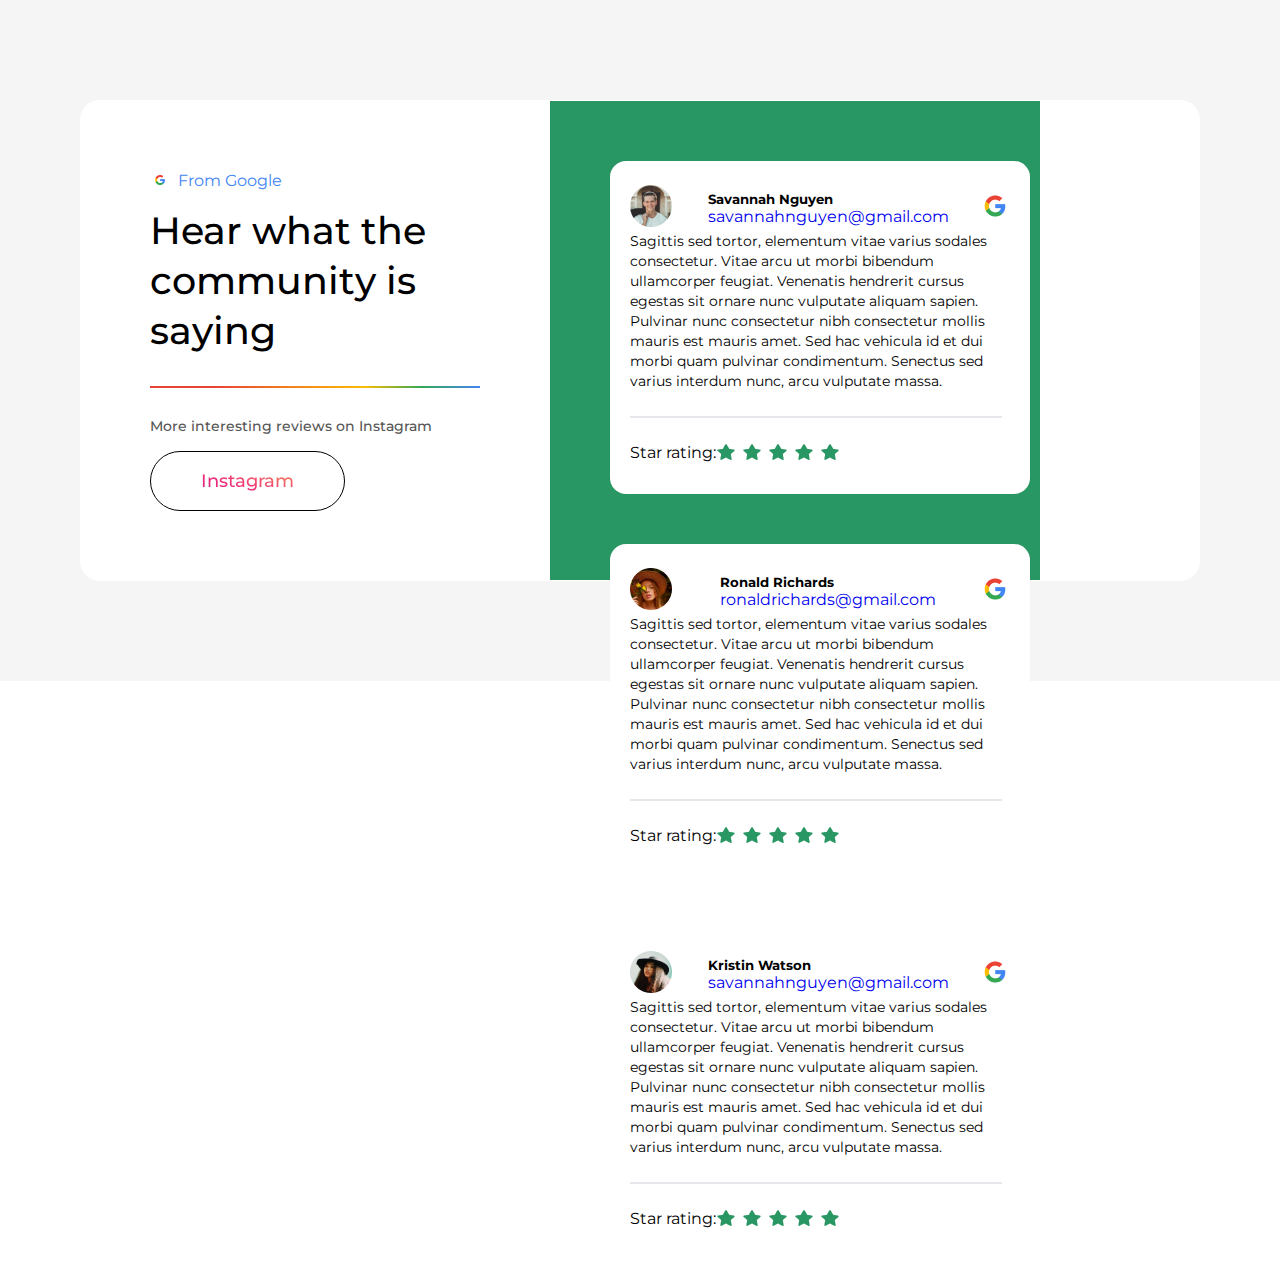
==== commit b02a1492: "cars end" ====
--- a/index-one.html
+++ b/index-one.html
@@ -14,28 +14,7 @@
     </head>
 
     <body>
-        <section id="hero_section">
-            <div class="container">
-                <div class="corusel_sliks-container slick-div">
-                    <div class="corusel_slik-div corusel_bg1">
-                        <h3>Compact cars</h3>
-                        <p>Rent cars as you are comfortable and where you are <br> comfortable.</p>
-                        <div class="hero_bg-line"></div>
-                    </div>
-                    <div class="corusel_slik-div corusel_bg2">
-                        <h3>Sports cars</h3>
-                        <p>Rent cars as you are comfortable and where you are <br> comfortable.</p>
-                        <div class="hero_bg-line"></div>
-                    </div>
-                    <div class="corusel_slik-div corusel_bg3">
-                        <h3>Vans </h3>
-                        <p>Rent cars as you are comfortable and where you are <br> comfortable.</p>
-                        <div class="hero_bg-line"></div>
-                    </div>
-                </div>
-
-            </div>
-        </section>
+      
 
 
         <section id="communityCarousel_section">
@@ -147,25 +126,10 @@
 
         </section>
         <section>
-            <div class="container">
-                <p class="project-text">More than 50 brands of cars</p>
-                
-                <ul class=" project__corusel_toleft" >
-                    <li><img src="./images/projectFors.png" alt="projekt"></li>
-                    <li><img src="./images/projectNissan.png" alt="projekt"></li>
-                    <li><img src="./images/projectToyota.png" alt="projekt"></li>
-                    <li><img src="./images/projectdodce.png" alt="projekt"></li>
-                    <li><img src="./images/projectHyundai.png" alt="projekt"></li>
-                    <li><img src="./images/volkswagenProject.png" alt="projekt"></li>
-                    
-                </ul>
-            </div>
+         
         </section>
 
-        <script src="https://ajax.googleapis.com/ajax/libs/jquery/3.6.1/jquery.min.js"></script>
-        <!-- bu onlayn ulanadi agar corusel kerak bolda -->
-        <script src="./slick-1.8.1/slick/slick.js"></script>
-        <script src="./js/corusel.js"></script>
+      
         <script src="./js/main.js"></script>
     </body>
 
--- a/css/main.css
+++ b/css/main.css
@@ -21,20 +21,679 @@
   max-width: 1440px;
   width: 100%;
   margin: 0 auto;
-  padding: 0 120px;
-}
-
+  padding: 0 80px;
+}
+
+.btn1 {
+  background: #299764;
+  padding: 18px 20px;
+  border-radius: 100px;
+  cursor: pointer;
+  border: none;
+  color: white;
+  font-size: 18px;
+  display: flex;
+  align-items: center;
+  gap: 8px;
+}
+
+.btn2 {
+  padding: 19px 40px;
+  height: 58px;
+  background-color: #fff;
+  border-radius: 100px;
+  border: 1.5px solid #e5e7ea;
+  color: black;
+  cursor: pointer;
+}
+.btn2:hover {
+  transition: 0.5s;
+  background: #299764;
+  color: white;
+}
+
+.btns {
+  display: flex;
+  justify-content: center;
+  gap: 16px;
+  margin-bottom: 24px;
+  margin-top: 40px;
+}
+
+.active {
+  transition: 0.5s;
+  background: #299764;
+  color: white;
+}
+
+.btn1 {
+  background: #299764;
+  padding: 18px 20px;
+  border-radius: 100px;
+  cursor: pointer;
+  border: none;
+  color: white;
+  font-size: 18px;
+  display: flex;
+  align-items: center;
+  gap: 8px;
+  transition: 0.5s;
+}
+.btn1:hover {
+  background: #077743 !important;
+}
+.btn1:active {
+  background: #F5F5F5 !important;
+  color: black !important;
+}
+.btn1:active img {
+  filter: invert(0%) sepia(5%) saturate(0%) hue-rotate(302deg) brightness(9%) contrast(104%) !important;
+}
+
+.dropdown {
+  position: relative;
+  display: inline-block;
+}
+.dropdown__item {
+  font-size: 12px;
+}
+.dropdown:hover__item {
+  content: "m" !important;
+}
+
+.dropdown-content {
+  display: none;
+  position: absolute;
+  background-color: #ffffff;
+  min-width: 140px;
+  width: 100%;
+  box-shadow: 0px 8px 16px 0px rgba(0, 0, 0, 0.2);
+  padding: 20px 16px;
+  z-index: 1;
+  border-radius: 20px;
+  top: 35px;
+}
+
+.dropdown:hover .dropdown-content {
+  display: flex;
+  flex-direction: column;
+}
+
+footer {
+  border-top: 1.5px solid #e5e7ea;
+  padding-top: 40px;
+}
+
+.footer {
+  display: flex;
+  gap: 65px;
+}
+
+.footer-left {
+  display: flex;
+  flex-direction: column;
+}
+.footer-left .left-desc {
+  max-width: 240px;
+  font-weight: 400;
+  font-size: 12px;
+  line-height: 20px;
+  color: #555555;
+  padding-top: 20px;
+}
+.footer-left .left-last-desc {
+  font-weight: 600;
+  font-size: 16px;
+  line-height: 24px;
+  color: #000000;
+  padding-top: 84px;
+}
+
+.footer-right {
+  display: flex !important;
+  flex-direction: column;
+}
+.footer-right__top {
+  display: flex;
+  gap: 100px;
+}
+.footer-right__bottom {
+  display: flex;
+  gap: 100px;
+  padding-top: 40px;
+}
+
+.links {
+  display: flex;
+  flex-direction: column;
+  gap: 12px;
+}
+.links h3 {
+  padding-bottom: 5px;
+}
+
+.links a {
+  font-weight: 500;
+  font-size: 14px;
+  color: #555555;
+  padding-bottom: 10px;
+  display: inline !important;
+}
+.links a:hover {
+  border-bottom: 1px solid black;
+  transition: 0.5s;
+}
+
+header {
+  top: 0;
+  background: #fff;
+  position: -webkit-sticky;
+  position: sticky;
+  transition: 0.5s;
+  padding: 25px 0;
+  z-index: 999999999 !important;
+}
+
+.navbar {
+  display: flex;
+  position: relative;
+  justify-content: space-between;
+  align-items: center;
+}
+.navbar__left {
+  display: flex;
+  align-items: center;
+  gap: 36px;
+}
+.navbar__left__ul {
+  display: flex;
+  gap: 20px;
+}
+.navbar__left__ul a {
+  color: black;
+  font-size: 18px;
+  border-radius: 100px;
+  padding: 16px 18px;
+  transition: 0.5s;
+}
+.navbar__left__ul a:hover {
+  background: #f5f5f5;
+}
+
+.navbar-links {
+  display: flex;
+  gap: 20px;
+  align-items: center;
+}
+
+.toggle-button {
+  position: absolute;
+  top: 12px;
+  right: 0.1rem;
+  display: none !important;
+  flex-direction: column;
+  justify-content: space-between;
+  width: 30px;
+  height: 21px;
+  transition: 0.5s;
+  z-index: 999999;
+}
+
+.bar {
+  transform: translateX(-50px);
+  background: transparent;
+  box-shadow: none;
+}
+
+.toggle-button .bar {
+  height: 4px;
+  width: 100%;
+  background-color: black;
+  border-radius: 10px;
+}
+
+.toggle-button .bar::after {
+  display: none !important;
+}
+
+@media (max-width: 1000px) {
+  .navbar {
+    flex-direction: column;
+    align-items: flex-start;
+  }
+  .toggle-button {
+    display: flex !important;
+    cursor: pointer;
+  }
+  .navbar-links {
+    display: none;
+    width: 100%;
+  }
+}
+.navbar-shrink {
+  box-shadow: 0 0 5px rgb(68, 68, 68) !important;
+  padding: 10px 0 !important;
+}
+
+@media screen and (min-width: 100px) {
+  .dn {
+    display: none;
+  }
+  .right {
+    margin-right: 40px;
+  }
+  .brs1 {
+    transform: rotate(45deg) translate(36px, 3px);
+    height: 2px !important;
+    width: 10px !important;
+  }
+  .brs2 {
+    transform: rotate(-45deg) translate(36px, -3px);
+    height: 2px !important;
+    width: 10px !important;
+  }
+}
+.index {
+  z-index: -99999 !important;
+}
+
+.tel {
+  color: black !important;
+  font-size: 18px;
+}
+
+.dark-light {
+  width: 58px;
+  height: 58px;
+  border-radius: 50%;
+  background: #f5f5f5;
+  border: none;
+  cursor: pointer;
+  transition: 1s;
+}
+.dark-light:hover img {
+  filter: invert(0%) sepia(1%) saturate(3%) hue-rotate(357deg) brightness(11%) contrast(100%);
+  transition: 0.5s;
+}
+.dark-light:active {
+  background: #299764;
+}
+.dark-light:active img {
+  filter: invert(100%) sepia(79%) saturate(2%) hue-rotate(131deg) brightness(127%) contrast(100%);
+  fill: #fff;
+  transition: 0.5s;
+}
+
+.close-toggle {
+  width: 58px;
+  height: 58px;
+  border-radius: 50%;
+  background: #f5f5f5;
+  position: absolute;
+  top: 20px;
+}
+
+.active {
+  display: flex;
+}
+
+.modal {
+  display: none;
+  position: fixed;
+  z-index: 1;
+  padding-top: 100px;
+  left: 0;
+  top: 0;
+  width: 100%;
+  height: 100%;
+  overflow: auto;
+  background-color: rgb(0, 0, 0);
+  background-color: rgba(0, 0, 0, 0.4);
+}
+.modal__title {
+  text-align: center;
+  padding-top: 20px;
+  font-weight: 600;
+  font-size: 36px;
+}
+.modal__desc {
+  text-align: center;
+  color: #555555;
+  padding-top: 10px;
+  padding-bottom: 30px;
+}
+
+.input {
+  min-width: 500px;
+  margin: 0 auto !important;
+  padding: 18px 0;
+  border: 1.5px solid #E5E7EA;
+  border-radius: 82px;
+  margin-bottom: 16px;
+}
+
+.form {
+  display: flex;
+  gap: 15px;
+  flex-direction: column;
+  align-items: center;
+}
+
+.password {
+  display: flex;
+  justify-content: space-between;
+  align-items: center;
+  max-width: 520px;
+  background: #ffffff;
+  border: 1.5px solid #E5E7EA;
+  border-radius: 82px;
+}
+.password img {
+  position: absolute;
+  right: 65px;
+}
+.password .input {
+  outline: none;
+  margin-left: 30px;
+  border: none;
+  width: 100%;
+}
+
+.pl {
+  padding-left: 50px;
+}
+
+/* Modal Content */
+.modal-content {
+  background-color: #fefefe;
+  margin: auto;
+  padding: 20px;
+  box-shadow: 0px 0px 100px rgba(0, 0, 0, 0.1);
+  border-radius: 20px;
+  width: 590px;
+  margin: 0 auto;
+  transform: translate(0%, 40%) !important;
+}
+
+.forgot {
+  font-size: 14px;
+  font-weight: 500;
+  color: #555555;
+  padding-top: 8px;
+  display: block;
+  text-align: right !important;
+  padding-right: 20px;
+}
+
+.create {
+  font-weight: 500;
+  font-size: 16px;
+  text-align: center;
+  color: #000000;
+  display: block;
+  padding-top: 26px;
+  padding-bottom: 32px;
+}
+
+.login {
+  min-width: 520px !important;
+  width: 100%;
+  display: flex;
+  justify-content: center;
+  padding-bottom: 20px;
+}
+
+.close {
+  color: #aaaaaa;
+  float: right;
+  font-size: 28px;
+  font-weight: bold;
+  background: #f5f5f5;
+  width: 58px;
+  height: 58px;
+  border-radius: 50%;
+  display: flex;
+  justify-content: center;
+  align-items: center;
+}
+
+.close:hover,
+.close:focus {
+  color: #000;
+  text-decoration: none;
+  cursor: pointer;
+}
+
+@media screen and (max-width: 1340px) {
+  .cards__service {
+    margin-top: 160px;
+    margin-bottom: 10px;
+    font-family: "Montserrat";
+    font-style: normal;
+    font-weight: 600;
+    font-size: 36px;
+    line-height: 44px;
+    text-align: center;
+    color: #000000;
+  }
+  .cards p {
+    max-width: 684px;
+    margin: 0 auto;
+    text-align: center;
+    font-family: "Montserrat";
+    font-style: normal;
+    font-weight: 400;
+    font-size: 16px;
+    line-height: 24px;
+    color: #555555;
+  }
+  .cards__all {
+    margin-top: 40px;
+    display: flex;
+    gap: 20px;
+  }
+  .cards__all__one {
+    display: flex;
+    justify-content: space-between;
+    width: 590px;
+    height: 216px;
+    background: #f5f5f5;
+    border-radius: 20px;
+  }
+  .cards__all__one:hover {
+    background-color: #299764 !important;
+    transition: 0.5s;
+  }
+  .cards__all__one:hover p {
+    color: white;
+  }
+  .cards__all__one:hover .icons {
+    filter: invert(100%) sepia(0%) saturate(22%) hue-rotate(357deg) brightness(500%) contrast(107%);
+  }
+  .cards__all__one .book {
+    width: 287px;
+    height: 78px;
+    margin-left: 32px;
+    padding-top: 40px;
+    text-align: left;
+    font-family: "Montserrat";
+    font-style: normal;
+    font-weight: 500;
+    font-size: 32px;
+    line-height: 39px;
+    color: #000000;
+  }
+  .cards__all__one .Complete {
+    max-width: 354px;
+    height: 48px;
+    margin-left: 32px;
+    margin-top: 50px;
+    text-align: left;
+    font-family: "Montserrat";
+    font-style: normal;
+    font-weight: 400;
+    font-size: 16px;
+    line-height: 24px;
+    color: #555555;
+  }
+  .cards__all__one .icons {
+    margin-top: 50px;
+    margin-right: 45px;
+    width: 50px;
+    height: 42px;
+  }
+}
+@media screen and (max-width: 1200px) {
+  .container {
+    max-width: 1100px !important;
+    width: 100% !important;
+    padding: 0 30px !important;
+  }
+  .navbar__left__ul, .navbar__left {
+    gap: 0px !important;
+  }
+}
+@media screen and (max-width: 822px) {
+  .container {
+    max-width: 780px !important;
+    width: 100% !important;
+    padding: 0 10px !important;
+  }
+}
+@media screen and (max-width: 660px) {
+  .cards__all__one {
+    max-width: 400px !important;
+  }
+}
 @media screen and (max-width: 450px) {
   .container {
-    max-width: 390px !important;
+    max-width: 430px !important;
     width: 100% !important;
     padding: 0 16px !important;
   }
-}
-body {
-  background-color: white;
-}
-
+  .cards__all__one {
+    width: 358px !important;
+  }
+  .Complete {
+    font-family: "Montserrat";
+    font-style: normal;
+    font-weight: 400;
+    font-size: 14px;
+    line-height: 20px;
+    /* or 143% */
+    margin: 50px 20px !important;
+    color: #555555;
+  }
+  .book {
+    margin: 0px 20px !important;
+    font-family: "Montserrat";
+    font-style: normal;
+    font-weight: 500;
+    font-size: 28px;
+    line-height: 34px;
+    color: #000000;
+  }
+  .icons {
+    margin-right: 25px !important;
+    width: 33px !important;
+    height: 28px !important;
+  }
+  .big {
+    margin-top: 100px !important;
+    height: 752px !important;
+    display: flex;
+    justify-content: space-between;
+    margin-bottom: 50px;
+    margin-top: 160px;
+    width: 358px;
+    margin: 0 auto !important;
+    background: #ffffff;
+    border: 1.5px solid #e5e7ea;
+    border-radius: 20px;
+  }
+  .big__txt {
+    margin: 24px 18px !important;
+  }
+  .big__txt .car {
+    font-family: "Montserrat";
+    font-style: normal;
+    font-weight: 600;
+    font-size: 24px;
+    line-height: 29px;
+    color: #000000;
+  }
+  .big__txt .text {
+    width: 321px;
+    height: 120px;
+    font-family: "Montserrat";
+    font-style: normal;
+    font-weight: 400;
+    font-size: 12px;
+    line-height: 20px;
+    /* or 167% */
+    color: #555555;
+  }
+  .big__txt .category {
+    margin-top: 100px !important;
+    display: flex;
+    flex-wrap: wrap;
+    margin-top: 94px;
+    gap: 10px;
+  }
+  .big__txt .category__box1 {
+    max-width: 200px;
+    height: 160px;
+    background: #f5f5f5;
+    border-radius: 16px;
+  }
+  .big__txt .category__box1:hover {
+    background-color: #299764 !important;
+    transition: 0.5s;
+  }
+  .big__txt .category__box1:hover p {
+    color: white;
+  }
+  .big__txt .category__box1:hover .chemical {
+    filter: invert(100%) sepia(0%) saturate(22%) hue-rotate(357deg) brightness(500%) contrast(107%);
+  }
+  .big__txt .category__box1 .every {
+    margin: 30px 15px;
+  }
+  .big__txt .category__box1 .chemical {
+    margin-top: 24px;
+    margin-left: 156px;
+  }
+  .big__txt .category__box1 .alls {
+    margin-top: 56px;
+  }
+  .big__txt .category__box1 .we {
+    margin-top: 32px;
+  }
+  .big .ellips {
+    margin-top: 30px;
+    background-image: url("../../images/Ellipse.png");
+    background-size: cover;
+    background-size: 300px 300px;
+    background-position-x: 50px;
+    background-repeat: no-repeat;
+  }
+  .big .ellips .master {
+    margin-right: 70px;
+    margin-top: 20px;
+  }
+  .master {
+    display: none;
+  }
+  .category__box1 {
+    display: flex;
+    flex-wrap: wrap;
+    min-width: 318px !important;
+    height: 128px !important;
+  }
+  .btn2 {
+    font-size: 10px;
+  }
+}
 .corusel_slik-div {
   max-width: 1200px;
   height: 500px;
@@ -69,7 +728,7 @@
   flex: none;
   order: 1;
   flex-grow: 0;
-  padding-top: 40px;
+  padding-top: 10px;
 }
 
 .hero_bg-line {
@@ -92,285 +751,250 @@
   background-position: center;
 }
 
-#communityCarousel_section {
-  background: #F5F5F5;
-}
-
-.communityCarousel_container {
-  padding-top: 100px;
-  padding-bottom: 100px;
-}
-
-.community_box {
-  background: #FFFFFF;
-  border-radius: 20px;
-  max-width: 1200px;
-  min-height: 479px;
-  display: flex;
+.search {
+  display: flex;
+  justify-content: center;
+}
+.search__form {
+  display: flex;
+  justify-content: space-between;
   align-items: center;
-}
-
-.comumunity_left-container {
-  padding: 70px;
-}
-.comumunity_left-container h4 {
-  width: 320px;
-  height: 150px;
-  font-family: "Montserrat";
-  font-style: normal;
-  font-weight: 500;
-  font-size: 38px;
-  line-height: 50px;
-  color: #000000;
-  flex: none;
-  order: 1;
-  flex-grow: 0;
-  margin-bottom: 30px;
-}
-
-.google_link {
-  display: flex;
-  align-items: center;
-  gap: 8px;
-  margin-bottom: 16px;
-}
-
-.line_span {
-  max-width: 330px;
-  height: 2px;
-  background: linear-gradient(90deg, #EA4335 19.83%, #FBBC05 65%, #34A853 82.29%, #4285F4 100%);
-  flex: none;
-  order: 1;
-  flex-grow: 0;
-}
-
-.instagram_div p {
-  margin-top: 30px;
-  width: 330px;
-  height: 17px;
-  font-family: "Montserrat";
-  font-style: normal;
-  font-weight: 500;
-  font-size: 14px;
-  line-height: 17px;
-  color: #555555;
-  flex: none;
-  order: 0;
-  flex-grow: 0;
-}
-.instagram_div button {
-  margin-top: 16px;
-  padding: 18px 50px;
-  border: 1.5px solid black;
+  position: absolute;
+  padding: 10px;
+  max-width: 600px;
+  width: 100%;
+  height: 66px;
+  background: #ffffff;
+  box-shadow: 0px 4px 10px rgba(0, 0, 0, 0.15);
   border-radius: 100px;
+}
+.search__form__icon {
+  cursor: pointer;
+}
+.search__form__input {
+  outline: none;
+  margin-left: 30px;
+  border: none;
+  padding: 20px;
+  width: 100%;
+  font-size: 20px;
+}
+.search__form ::-webkit-input-placeholder {
   font-family: "Montserrat";
   font-style: normal;
   font-weight: 500;
   font-size: 18px;
   line-height: 22px;
-  background: radial-gradient(230.93% 230.93% at 102.01% 2.03%, #F9ED32 0%, #EE2A7B 36%, #D22A8A 44%, #8B2AB2 60%, #1B2AF0 83%, #002AFF 88%);
-  -webkit-background-clip: text;
-  -webkit-text-fill-color: transparent;
-  background-clip: text;
-  flex: none;
-  order: 0;
-  flex-grow: 0;
-}
-.instagram_div button:hover {
-  background: radial-gradient(230.93% 230.93% at 102.01% 2.03%, #F9ED32 0%, #EE2A7B 36%, #D22A8A 44%, #8B2AB2 60%, #1B2AF0 83%, #002AFF 88%);
-  color: #fff !important;
-  z-index: 999;
-}
-
-.comumunity_carusel-container {
-  max-width: 730px;
-  height: 479px;
+  color: #555555;
+}
+
+.choose {
+  margin-top: 110px;
+  text-align: center;
+}
+
+.choose-down {
+  max-width: 576px;
+  margin: 0 auto;
+}
+
+.card {
+  max-width: 387px;
+  height: 433px;
+  background: #f5f5f5;
+  border-radius: 16px;
+}
+.card:hover {
+  background-color: #299764 !important;
+  transition: 0.5s;
+}
+.card:hover h3,
+.card:hover h6,
+.card:hover p {
+  color: white;
+}
+.card:hover .card-img {
+  filter: invert(100%) sepia(0%) saturate(22%) hue-rotate(357deg) brightness(104%) contrast(107%);
+}
+
+.cars__List {
+  display: flex;
+  gap: 20px;
+  flex-wrap: wrap;
+  justify-content: space-between;
+}
+
+.view {
+  margin-top: 40px;
+  padding: 18px 30px;
+  width: 173px;
+  height: 58px;
+  margin: 0 auto;
+  color: white;
+  border: none;
+  cursor: pointer;
   background: #299764;
-}
-
-.community-corusels {
-  margin-left: 10px;
-  padding: 10px;
-}
-
-.for-pd {
-  padding-left: 20px !important;
-}
-
-.community-corusel-ava {
-  margin-top: 50px;
-  margin-left: 40px;
-  padding: 24px;
-  width: 420px;
-  height: 333px;
-  background: #FFFFFF;
-  border-radius: 16px;
-  flex: none;
-  order: 0;
-  flex-grow: 0;
-}
-
-.person_gmail {
-  display: flex;
-  align-items: center;
-  justify-content: space-between;
-}
-
-.user-gmail h5 {
-  width: 151px;
-  height: 20px;
+  border-radius: 100px;
+}
+
+.Btns {
+  text-align: center;
+}
+
+.cards__service {
+  margin-top: 160px;
+  margin-bottom: 10px;
   font-family: "Montserrat";
   font-style: normal;
   font-weight: 600;
-  font-size: 16px;
-  line-height: 20px;
+  font-size: 36px;
+  line-height: 44px;
+  text-align: center;
   color: #000000;
-  flex: none;
-  order: 0;
-  flex-grow: 0;
-}
-
-.com__carusel-pr {
-  width: 372px;
-  height: 160px;
-  left: 24px;
-  top: 80px;
+}
+.cards p {
+  max-width: 684px;
+  margin: 0 auto;
+  text-align: center;
   font-family: "Montserrat";
   font-style: normal;
   font-weight: 400;
-  font-size: 14px;
-  line-height: 20px;
+  font-size: 16px;
+  line-height: 24px;
+  color: #555555;
+}
+.cards__all {
+  margin-top: 40px;
+  display: flex;
+  flex-wrap: wrap;
+  justify-content: space-between;
+  gap: 20px;
+}
+.cards__all__one {
+  margin-bottom: 20px;
+  display: flex;
+  justify-content: space-between;
+  width: 590px;
+  height: 216px;
+  background: #f5f5f5;
+  border-radius: 20px;
+}
+.cards__all__one:hover {
+  background-color: #299764 !important;
+  transition: 0.5s;
+}
+.cards__all__one:hover p {
+  color: white;
+}
+.cards__all__one:hover .icons {
+  filter: invert(100%) sepia(0%) saturate(22%) hue-rotate(357deg) brightness(500%) contrast(107%);
+}
+.cards__all__one .book {
+  width: 287px;
+  height: 78px;
+  margin-left: 32px;
+  padding-top: 40px;
+  text-align: left;
+  font-family: "Montserrat";
+  font-style: normal;
+  font-weight: 500;
+  font-size: 32px;
+  line-height: 39px;
   color: #000000;
 }
-
-.corusel__line {
-  margin-top: 25px;
-  width: 372px;
-  height: 0px;
-  border: 1.5px solid #E5E7EA;
-}
-
-.star {
+.cards__all__one .Complete {
+  max-width: 354px;
+  height: 48px;
+  margin-left: 32px;
+  margin-top: 50px;
+  text-align: left;
+  font-family: "Montserrat";
+  font-style: normal;
+  font-weight: 400;
+  font-size: 16px;
+  line-height: 24px;
+  color: #555555;
+}
+.cards__all__one .icons {
+  margin-top: 50px;
+  margin-right: 45px;
+  width: 50px;
+  height: 42px;
+}
+
+.big {
+  display: flex;
+  justify-content: space-between;
+  margin-bottom: 50px;
+  margin-top: 160px;
+  max-width: 1200px;
+  height: 500px;
+  background: #ffffff;
+  border: 1.5px solid #e5e7ea;
+  border-radius: 20px;
+}
+.big__txt {
+  margin: 40px 32px;
+}
+.big__txt .car {
+  font-family: "Montserrat";
+  font-style: normal;
+  font-weight: 600;
+  font-size: 36px;
+  line-height: 44px;
+  color: #000000;
+}
+.big__txt .text {
+  max-width: 590px;
+  font-weight: 400;
+  font-size: 16px;
+  line-height: 24px;
+  color: #555555;
+}
+.big__txt .category {
+  display: flex;
+  flex-wrap: wrap;
+  margin-top: 94px;
+  gap: 10px;
+}
+.big__txt .category__box1 {
+  max-width: 200px;
+  height: 160px;
+  background: #f5f5f5;
+  border-radius: 16px;
+}
+.big__txt .category__box1:hover {
+  background-color: #299764 !important;
+  transition: 0.5s;
+}
+.big__txt .category__box1:hover p {
+  color: white;
+}
+.big__txt .category__box1:hover .chemical {
+  filter: invert(100%) sepia(0%) saturate(22%) hue-rotate(357deg) brightness(500%) contrast(107%);
+}
+.big__txt .category__box1 .every {
+  margin: 30px 15px;
+}
+.big__txt .category__box1 .chemical {
   margin-top: 24px;
-  display: flex;
-  align-items: center;
-}
-
-.from_left-text a {
-  color: #4285F4;
-}
-
-@media screen and (max-width: 1200px) {
-  .community_box {
-    flex-direction: column;
-  }
-  .comumunity_left-container {
-    padding: 70px;
-  }
-  .comumunity_left-container h4 {
-    font-size: 24px;
-    line-height: 36px;
-    max-width: 310px;
-    height: 72px;
-  }
-  .comumunity_left-container {
-    display: flex;
-    align-items: center;
-    justify-content: space-between;
-    position: relative;
-  }
-  .line_span {
-    position: absolute;
-    left: calc(50% + 1px);
-    width: 2px;
-    height: 108px;
-    background: linear-gradient(90deg, #EA4335 19.83%, #FBBC05 65%, #34A853 82.29%, #4285F4 100%);
-  }
-  .instagram_div {
-    max-width: 275px;
-  }
-  .comumunity_carusel-container {
-    max-width: 100%;
-    height: 479px;
-    background: #299764;
-  }
-}
-@media screen and (max-width: 970px) {
-  .community-corusel-ava {
-    margin-top: 30px;
-    margin-left: 24px;
-    padding: 24px;
-    width: 420px;
-    height: 333px;
-    background: #FFFFFF;
-    border-radius: 16px;
-  }
-  .instagram_div p {
-    width: 275px;
-    height: 17px;
-    font-family: "Montserrat";
-    font-style: normal;
-    font-weight: 500;
-    font-size: 14px;
-    line-height: 17px;
-  }
-  .instagram_div button:hover {
-    background: radial-gradient(230.93% 230.93% at 102.01% 2.03%, #F9ED32 0%, #EE2A7B 36%, #D22A8A 44%, #8B2AB2 60%, #1B2AF0 83%, #002AFF 88%);
-    color: #fff !important;
-    z-index: 999;
-  }
-}
-@media screen and (max-width: 810px) {
-  .comumunity_left-container h4 {
-    max-width: 280px;
-    height: 72px;
-    line-height: 30px;
-  }
-  .line_span {
-    position: absolute;
-    left: calc(50% - 5px);
-    width: 2px;
-    height: 108px;
-    background: linear-gradient(90deg, #EA4335 19.83%, #FBBC05 65%, #34A853 82.29%, #4285F4 100%);
-  }
-}
-@media screen and (max-width: 768px) {
-  .comumunity_left-container {
-    flex-direction: column;
-  }
-  .line_span {
-    max-width: 330px !important;
-    height: 2px;
-    background: linear-gradient(90deg, #EA4335 19.83%, #FBBC05 65%, #34A853 82.29%, #4285F4 100%);
-    flex: none;
-    order: 1;
-    flex-grow: 0;
-  }
-}
-@media screen and (max-width: 480px) {
-  .community-corusel-ava {
-    margin-top: 20px;
-    margin-left: 16px;
-    padding: 24px;
-    max-width: 326px !important;
-    height: 380px;
-    background: #FFFFFF;
-    border-radius: 16px;
-  }
-}
-.project-text {
-  padding-top: 16px;
-}
-
-.search__input {
-  width: 600px;
-  height: 66px;
-  background: #ffffff;
-  box-shadow: 0px 4px 10px rgba(0, 0, 0, 0.15);
-  border-radius: 100px;
-  outline: none;
-  border: none;
-}
-.search::placeholder {
-  margin-left: 30px;
+  margin-left: 156px;
+}
+.big__txt .category__box1 .alls {
+  margin-top: 56px;
+}
+.big__txt .category__box1 .we {
+  margin-top: 32px;
+}
+.big .ellips {
+  margin-top: 30px;
+  background-image: url("../../images/Ellipse.png");
+  background-size: cover;
+  background-size: 300px 300px;
+  background-position-x: 50px;
+  background-repeat: no-repeat;
+}
+.big .ellips .master {
+  margin-right: 70px;
+  margin-top: 20px;
 }/*# sourceMappingURL=main.css.map */--- a/css/home.css
+++ b/css/home.css
@@ -1 +1,753 @@
-/* No CSS *//*# sourceMappingURL=home.css.map */+.search {
+  display: -webkit-box;
+  display: -ms-flexbox;
+  display: flex;
+  -webkit-box-pack: center;
+      -ms-flex-pack: center;
+          justify-content: center;
+}
+
+.search__form {
+  display: -webkit-box;
+  display: -ms-flexbox;
+  display: flex;
+  -webkit-box-pack: justify;
+      -ms-flex-pack: justify;
+          justify-content: space-between;
+  -webkit-box-align: center;
+      -ms-flex-align: center;
+          align-items: center;
+  position: absolute;
+  padding: 10px;
+  max-width: 600px;
+  width: 100%;
+  height: 66px;
+  background: #ffffff;
+  -webkit-box-shadow: 0px 4px 10px rgba(0, 0, 0, 0.15);
+          box-shadow: 0px 4px 10px rgba(0, 0, 0, 0.15);
+  border-radius: 100px;
+}
+
+.search__form__icon {
+  cursor: pointer;
+}
+
+.search__form__input {
+  outline: none;
+  margin-left: 30px;
+  border: none;
+  padding: 20px;
+  width: 100%;
+  font-size: 20px;
+}
+
+.search__form ::-webkit-input-placeholder {
+  font-family: "Montserrat";
+  font-style: normal;
+  font-weight: 500;
+  font-size: 18px;
+  line-height: 22px;
+  color: #555555;
+}
+
+.choose {
+  margin-top: 110px;
+  text-align: center;
+}
+
+.choose-down {
+  max-width: 576px;
+  margin: 0 auto;
+}
+
+.card {
+  max-width: 387px;
+  height: 433px;
+  background: #f5f5f5;
+  border-radius: 16px;
+}
+
+.card:hover {
+  background-color: #299764 !important;
+  -webkit-transition: 0.5s;
+  transition: 0.5s;
+}
+
+.card:hover h3,
+.card:hover h6,
+.card:hover p {
+  color: white;
+}
+
+.card:hover .card-img {
+  -webkit-filter: invert(100%) sepia(0%) saturate(22%) hue-rotate(357deg) brightness(104%) contrast(107%);
+          filter: invert(100%) sepia(0%) saturate(22%) hue-rotate(357deg) brightness(104%) contrast(107%);
+}
+
+.cars__List {
+  display: -webkit-box;
+  display: -ms-flexbox;
+  display: flex;
+  gap: 20px;
+  -ms-flex-wrap: wrap;
+      flex-wrap: wrap;
+  -webkit-box-pack: justify;
+      -ms-flex-pack: justify;
+          justify-content: space-between;
+}
+
+.view {
+  margin-top: 40px;
+  padding: 18px 30px;
+  width: 173px;
+  height: 58px;
+  margin: 0 auto;
+  color: white;
+  border: none;
+  cursor: pointer;
+  background: #299764;
+  border-radius: 100px;
+}
+
+.Btns {
+  text-align: center;
+}
+
+.cards__service {
+  margin-top: 160px;
+  margin-bottom: 10px;
+  font-family: "Montserrat";
+  font-style: normal;
+  font-weight: 600;
+  font-size: 36px;
+  line-height: 44px;
+  text-align: center;
+  color: #000000;
+}
+
+.cards p {
+  max-width: 684px;
+  margin: 0 auto;
+  text-align: center;
+  font-family: "Montserrat";
+  font-style: normal;
+  font-weight: 400;
+  font-size: 16px;
+  line-height: 24px;
+  color: #555555;
+}
+
+.cards__all {
+  margin-top: 40px;
+  display: -webkit-box;
+  display: -ms-flexbox;
+  display: flex;
+  -ms-flex-wrap: wrap;
+      flex-wrap: wrap;
+  -webkit-box-pack: justify;
+      -ms-flex-pack: justify;
+          justify-content: space-between;
+  gap: 20px;
+}
+
+.cards__all__one {
+  margin-bottom: 20px;
+  display: -webkit-box;
+  display: -ms-flexbox;
+  display: flex;
+  -webkit-box-pack: justify;
+      -ms-flex-pack: justify;
+          justify-content: space-between;
+  width: 590px;
+  height: 216px;
+  background: #f5f5f5;
+  border-radius: 20px;
+}
+
+.cards__all__one:hover {
+  background-color: #299764 !important;
+  -webkit-transition: 0.5s;
+  transition: 0.5s;
+}
+
+.cards__all__one:hover p {
+  color: white;
+}
+
+.cards__all__one:hover .icons {
+  -webkit-filter: invert(100%) sepia(0%) saturate(22%) hue-rotate(357deg) brightness(500%) contrast(107%);
+          filter: invert(100%) sepia(0%) saturate(22%) hue-rotate(357deg) brightness(500%) contrast(107%);
+}
+
+.cards__all__one .book {
+  width: 287px;
+  height: 78px;
+  margin-left: 32px;
+  padding-top: 40px;
+  text-align: left;
+  font-family: "Montserrat";
+  font-style: normal;
+  font-weight: 500;
+  font-size: 32px;
+  line-height: 39px;
+  color: #000000;
+}
+
+.cards__all__one .Complete {
+  max-width: 354px;
+  height: 48px;
+  margin-left: 32px;
+  margin-top: 50px;
+  text-align: left;
+  font-family: "Montserrat";
+  font-style: normal;
+  font-weight: 400;
+  font-size: 16px;
+  line-height: 24px;
+  color: #555555;
+}
+
+.cards__all__one .icons {
+  margin-top: 50px;
+  margin-right: 45px;
+  width: 50px;
+  height: 42px;
+}
+
+.big {
+  display: -webkit-box;
+  display: -ms-flexbox;
+  display: flex;
+  -webkit-box-pack: justify;
+      -ms-flex-pack: justify;
+          justify-content: space-between;
+  margin-bottom: 50px;
+  margin-top: 160px;
+  max-width: 1200px;
+  height: 500px;
+  background: #ffffff;
+  border: 1.5px solid #e5e7ea;
+  border-radius: 20px;
+}
+
+.big__txt {
+  margin: 40px 32px;
+}
+
+.big__txt .car {
+  font-family: "Montserrat";
+  font-style: normal;
+  font-weight: 600;
+  font-size: 36px;
+  line-height: 44px;
+  color: #000000;
+}
+
+.big__txt .text {
+  max-width: 590px;
+  font-weight: 400;
+  font-size: 16px;
+  line-height: 24px;
+  color: #555555;
+}
+
+.big__txt .category {
+  display: -webkit-box;
+  display: -ms-flexbox;
+  display: flex;
+  -ms-flex-wrap: wrap;
+      flex-wrap: wrap;
+  margin-top: 94px;
+  gap: 10px;
+}
+
+.big__txt .category__box1 {
+  max-width: 200px;
+  height: 160px;
+  background: #f5f5f5;
+  border-radius: 16px;
+}
+
+.big__txt .category__box1:hover {
+  background-color: #299764 !important;
+  -webkit-transition: 0.5s;
+  transition: 0.5s;
+}
+
+.big__txt .category__box1:hover p {
+  color: white;
+}
+
+.big__txt .category__box1:hover .chemical {
+  -webkit-filter: invert(100%) sepia(0%) saturate(22%) hue-rotate(357deg) brightness(500%) contrast(107%);
+          filter: invert(100%) sepia(0%) saturate(22%) hue-rotate(357deg) brightness(500%) contrast(107%);
+}
+
+.big__txt .category__box1 .every {
+  margin: 30px 15px;
+}
+
+.big__txt .category__box1 .chemical {
+  margin-top: 24px;
+  margin-left: 156px;
+}
+
+.big__txt .category__box1 .alls {
+  margin-top: 56px;
+}
+
+.big__txt .category__box1 .we {
+  margin-top: 32px;
+}
+
+.big .ellips {
+  margin-top: 30px;
+  background-image: url("../../images/Ellipse.png");
+  background-size: cover;
+  background-size: 300px 300px;
+  background-position-x: 50px;
+  background-repeat: no-repeat;
+}
+
+.big .ellips .master {
+  max-width: 386px;
+  width: 100%;
+  margin-right: 70px;
+  margin-top: 20px;
+}
+
+.corusel_slik-div {
+  max-width: 1200px;
+  height: 500px;
+  background-image: url(../images/Malibu.png);
+  background-size: cover;
+  background-position: center;
+}
+
+.corusel_slik-div h3 {
+  padding-top: 60px;
+  height: 44px;
+  font-family: "Montserrat";
+  font-style: normal;
+  font-weight: 600;
+  font-size: 36px;
+  line-height: 44px;
+  text-align: center;
+  color: #ffffff;
+  -webkit-box-flex: 0;
+      -ms-flex: none;
+          flex: none;
+  -webkit-box-ordinal-group: 1;
+      -ms-flex-order: 0;
+          order: 0;
+  -ms-flex-positive: 0;
+      flex-grow: 0;
+  padding-bottom: 10px;
+}
+
+.corusel_slik-div p {
+  height: 40px;
+  font-family: "Montserrat";
+  font-style: normal;
+  font-weight: 400;
+  font-size: 16px;
+  line-height: 20px;
+  text-align: center;
+  color: #ffffff;
+  -webkit-box-flex: 0;
+      -ms-flex: none;
+          flex: none;
+  -webkit-box-ordinal-group: 2;
+      -ms-flex-order: 1;
+          order: 1;
+  -ms-flex-positive: 0;
+      flex-grow: 0;
+  padding-top: 40px;
+}
+
+.hero_bg-line {
+  background: -webkit-gradient(linear, left top, left bottom, color-stop(6.19%, rgba(189, 33, 33, 0.6)), color-stop(54.63%, rgba(148, 27, 27, 0)));
+  background: linear-gradient(180deg, rgba(189, 33, 33, 0.6) 6.19%, rgba(148, 27, 27, 0) 54.63%);
+}
+
+.corusel_bg2 {
+  max-width: 1200px;
+  height: 500px;
+  background-image: url(../images/sportcarHero.png);
+  background-size: cover;
+  background-position: center;
+}
+
+.corusel_bg3 {
+  max-width: 1200px;
+  height: 500px;
+  background-image: url(../images/vansHero.png);
+  background-size: cover;
+  background-position: center;
+}
+
+#communityCarousel_section {
+  background: #f5f5f5;
+}
+
+.communityCarousel_container {
+  padding-top: 100px;
+  padding-bottom: 100px;
+}
+
+.community_box {
+  background: #ffffff;
+  border-radius: 20px;
+  max-width: 1200px;
+  min-height: 479px;
+  display: -webkit-box;
+  display: -ms-flexbox;
+  display: flex;
+  -webkit-box-align: center;
+      -ms-flex-align: center;
+          align-items: center;
+}
+
+.comumunity_left-container {
+  padding: 70px;
+}
+
+.comumunity_left-container h4 {
+  width: 320px;
+  height: 150px;
+  font-family: "Montserrat";
+  font-style: normal;
+  font-weight: 500;
+  font-size: 38px;
+  line-height: 50px;
+  color: #000000;
+  -webkit-box-flex: 0;
+      -ms-flex: none;
+          flex: none;
+  -webkit-box-ordinal-group: 2;
+      -ms-flex-order: 1;
+          order: 1;
+  -ms-flex-positive: 0;
+      flex-grow: 0;
+  margin-bottom: 30px;
+}
+
+.google_link {
+  display: -webkit-box;
+  display: -ms-flexbox;
+  display: flex;
+  -webkit-box-align: center;
+      -ms-flex-align: center;
+          align-items: center;
+  gap: 8px;
+  margin-bottom: 16px;
+}
+
+.line_span {
+  max-width: 330px;
+  height: 2px;
+  background: -webkit-gradient(linear, left top, right top, color-stop(19.83%, #ea4335), color-stop(65%, #fbbc05), color-stop(82.29%, #34a853), to(#4285f4));
+  background: linear-gradient(90deg, #ea4335 19.83%, #fbbc05 65%, #34a853 82.29%, #4285f4 100%);
+  -webkit-box-flex: 0;
+      -ms-flex: none;
+          flex: none;
+  -webkit-box-ordinal-group: 2;
+      -ms-flex-order: 1;
+          order: 1;
+  -ms-flex-positive: 0;
+      flex-grow: 0;
+}
+
+.instagram_div p {
+  margin-top: 30px;
+  width: 330px;
+  height: 17px;
+  font-family: "Montserrat";
+  font-style: normal;
+  font-weight: 500;
+  font-size: 14px;
+  line-height: 17px;
+  color: #555555;
+  -webkit-box-flex: 0;
+      -ms-flex: none;
+          flex: none;
+  -webkit-box-ordinal-group: 1;
+      -ms-flex-order: 0;
+          order: 0;
+  -ms-flex-positive: 0;
+      flex-grow: 0;
+}
+
+.instagram_div button {
+  margin-top: 16px;
+  padding: 18px 50px;
+  border: 1.5px solid black;
+  border-radius: 100px;
+  font-family: "Montserrat";
+  font-style: normal;
+  font-weight: 500;
+  font-size: 18px;
+  line-height: 22px;
+  background: radial-gradient(230.93% 230.93% at 102.01% 2.03%, #f9ed32 0%, #ee2a7b 36%, #d22a8a 44%, #8b2ab2 60%, #1b2af0 83%, #002aff 88%);
+  -webkit-background-clip: text;
+  -webkit-text-fill-color: transparent;
+  background-clip: text;
+  -webkit-box-flex: 0;
+      -ms-flex: none;
+          flex: none;
+  -webkit-box-ordinal-group: 1;
+      -ms-flex-order: 0;
+          order: 0;
+  -ms-flex-positive: 0;
+      flex-grow: 0;
+}
+
+.instagram_div button:hover {
+  background: radial-gradient(230.93% 230.93% at 102.01% 2.03%, #f9ed32 0%, #ee2a7b 36%, #d22a8a 44%, #8b2ab2 60%, #1b2af0 83%, #002aff 88%);
+  color: #fff !important;
+  z-index: 999;
+}
+
+.comumunity_carusel-container {
+  max-width: 730px;
+  height: 479px;
+  background: #299764;
+}
+
+.community-corusels {
+  margin-left: 10px;
+  padding: 10px;
+}
+
+.for-pd {
+  padding-left: 20px !important;
+}
+
+.community-corusel-ava {
+  margin-top: 50px;
+  margin-left: 40px;
+  padding: 24px;
+  width: 420px;
+  height: 333px;
+  background: #ffffff;
+  border-radius: 16px;
+  -webkit-box-flex: 0;
+      -ms-flex: none;
+          flex: none;
+  -webkit-box-ordinal-group: 1;
+      -ms-flex-order: 0;
+          order: 0;
+  -ms-flex-positive: 0;
+      flex-grow: 0;
+}
+
+.person_gmail {
+  display: -webkit-box;
+  display: -ms-flexbox;
+  display: flex;
+  -webkit-box-align: center;
+      -ms-flex-align: center;
+          align-items: center;
+  -webkit-box-pack: justify;
+      -ms-flex-pack: justify;
+          justify-content: space-between;
+}
+
+.user-gmail h5 {
+  width: 151px;
+  height: 20px;
+  font-family: "Montserrat";
+  font-style: normal;
+  font-weight: 600;
+  font-size: 16px;
+  line-height: 20px;
+  color: #000000;
+  -webkit-box-flex: 0;
+      -ms-flex: none;
+          flex: none;
+  -webkit-box-ordinal-group: 1;
+      -ms-flex-order: 0;
+          order: 0;
+  -ms-flex-positive: 0;
+      flex-grow: 0;
+}
+
+.com__carusel-pr {
+  width: 372px;
+  height: 160px;
+  left: 24px;
+  top: 80px;
+  font-family: "Montserrat";
+  font-style: normal;
+  font-weight: 400;
+  font-size: 14px;
+  line-height: 20px;
+  color: #000000;
+}
+
+.corusel__line {
+  margin-top: 25px;
+  width: 372px;
+  height: 0px;
+  border: 1.5px solid #e5e7ea;
+}
+
+.star {
+  margin-top: 24px;
+  display: -webkit-box;
+  display: -ms-flexbox;
+  display: flex;
+  -webkit-box-align: center;
+      -ms-flex-align: center;
+          align-items: center;
+}
+
+.from_left-text a {
+  color: #4285f4;
+}
+
+@media screen and (max-width: 1200px) {
+  .community_box {
+    -webkit-box-orient: vertical;
+    -webkit-box-direction: normal;
+        -ms-flex-direction: column;
+            flex-direction: column;
+  }
+  .comumunity_left-container {
+    padding: 70px;
+  }
+  .comumunity_left-container h4 {
+    font-size: 24px;
+    line-height: 36px;
+    max-width: 310px;
+    height: 72px;
+  }
+  .comumunity_left-container {
+    display: -webkit-box;
+    display: -ms-flexbox;
+    display: flex;
+    -webkit-box-align: center;
+        -ms-flex-align: center;
+            align-items: center;
+    -webkit-box-pack: justify;
+        -ms-flex-pack: justify;
+            justify-content: space-between;
+    position: relative;
+  }
+  .line_span {
+    position: absolute;
+    left: calc(50% + 1px);
+    width: 2px;
+    height: 108px;
+    background: -webkit-gradient(linear, left top, right top, color-stop(19.83%, #ea4335), color-stop(65%, #fbbc05), color-stop(82.29%, #34a853), to(#4285f4));
+    background: linear-gradient(90deg, #ea4335 19.83%, #fbbc05 65%, #34a853 82.29%, #4285f4 100%);
+  }
+  .instagram_div {
+    max-width: 275px;
+  }
+  .comumunity_carusel-container {
+    max-width: 100%;
+    height: 479px;
+    background: #299764;
+  }
+}
+
+@media screen and (max-width: 970px) {
+  .community-corusel-ava {
+    margin-top: 30px;
+    margin-left: 24px;
+    padding: 24px;
+    width: 420px;
+    height: 333px;
+    background: #ffffff;
+    border-radius: 16px;
+  }
+  .instagram_div p {
+    width: 275px;
+    height: 17px;
+    font-family: "Montserrat";
+    font-style: normal;
+    font-weight: 500;
+    font-size: 14px;
+    line-height: 17px;
+  }
+  .instagram_div button:hover {
+    background: radial-gradient(230.93% 230.93% at 102.01% 2.03%, #f9ed32 0%, #ee2a7b 36%, #d22a8a 44%, #8b2ab2 60%, #1b2af0 83%, #002aff 88%);
+    color: #fff !important;
+    z-index: 999;
+  }
+}
+
+@media screen and (max-width: 810px) {
+  .comumunity_left-container h4 {
+    max-width: 280px;
+    height: 72px;
+    line-height: 30px;
+  }
+  .line_span {
+    position: absolute;
+    left: calc(50% - 5px);
+    width: 2px;
+    height: 108px;
+    background: -webkit-gradient(linear, left top, right top, color-stop(19.83%, #ea4335), color-stop(65%, #fbbc05), color-stop(82.29%, #34a853), to(#4285f4));
+    background: linear-gradient(90deg, #ea4335 19.83%, #fbbc05 65%, #34a853 82.29%, #4285f4 100%);
+  }
+}
+
+@media screen and (max-width: 768px) {
+  .comumunity_left-container {
+    -webkit-box-orient: vertical;
+    -webkit-box-direction: normal;
+        -ms-flex-direction: column;
+            flex-direction: column;
+  }
+  .line_span {
+    max-width: 330px !important;
+    height: 2px;
+    background: -webkit-gradient(linear, left top, right top, color-stop(19.83%, #ea4335), color-stop(65%, #fbbc05), color-stop(82.29%, #34a853), to(#4285f4));
+    background: linear-gradient(90deg, #ea4335 19.83%, #fbbc05 65%, #34a853 82.29%, #4285f4 100%);
+    -webkit-box-flex: 0;
+        -ms-flex: none;
+            flex: none;
+    -webkit-box-ordinal-group: 2;
+        -ms-flex-order: 1;
+            order: 1;
+    -ms-flex-positive: 0;
+        flex-grow: 0;
+  }
+}
+
+@media screen and (max-width: 480px) {
+  .community-corusel-ava {
+    margin-top: 20px;
+    margin-left: 16px;
+    padding: 24px;
+    max-width: 326px !important;
+    height: 380px;
+    background: #ffffff;
+    border-radius: 16px;
+  }
+}
+
+.project-text {
+  width: 340px;
+  height: 29px;
+  font-family: "Montserrat";
+  font-style: normal;
+  font-weight: 500;
+  font-size: 24px;
+  line-height: 29px;
+  text-align: center;
+  color: #000000;
+  -webkit-box-flex: 0;
+      -ms-flex: none;
+          flex: none;
+  -webkit-box-ordinal-group: 1;
+      -ms-flex-order: 0;
+          order: 0;
+  -ms-flex-positive: 0;
+      flex-grow: 0;
+  padding-top: 160px;
+  margin-bottom: 34px;
+}
+/*# sourceMappingURL=home.css.map */--- a/css/index-one.css
+++ b/css/index-one.css
@@ -1,7 +1,3 @@
-body {
-  background-color: white;
-}
-
 .corusel_slik-div {
   max-width: 1200px;
   height: 500px;
@@ -9,24 +5,31 @@
   background-size: cover;
   background-position: center;
 }
+
 .corusel_slik-div h3 {
   padding-top: 60px;
   height: 44px;
-  font-family: "Montserrat";
+  font-family: 'Montserrat';
   font-style: normal;
   font-weight: 600;
   font-size: 36px;
   line-height: 44px;
   text-align: center;
   color: #FFFFFF;
-  flex: none;
-  order: 0;
-  flex-grow: 0;
+  -webkit-box-flex: 0;
+      -ms-flex: none;
+          flex: none;
+  -webkit-box-ordinal-group: 1;
+      -ms-flex-order: 0;
+          order: 0;
+  -ms-flex-positive: 0;
+      flex-grow: 0;
   padding-bottom: 10px;
 }
+
 .corusel_slik-div p {
   height: 40px;
-  font-family: "Montserrat";
+  font-family: 'Montserrat';
   font-style: normal;
   font-weight: 400;
   font-size: 16px;
@@ -40,6 +43,7 @@
 }
 
 .hero_bg-line {
+  background: -webkit-gradient(linear, left top, left bottom, color-stop(6.19%, rgba(189, 33, 33, 0.6)), color-stop(54.63%, rgba(148, 27, 27, 0)));
   background: linear-gradient(180deg, rgba(189, 33, 33, 0.6) 6.19%, rgba(148, 27, 27, 0) 54.63%);
 }
 
@@ -54,7 +58,7 @@
 .corusel_bg3 {
   max-width: 1200px;
   height: 500px;
-  background-image: url(../images/vanscarHero.png);
+  background-image: url(../images/vansHero.png);
   background-size: cover;
   background-position: center;
 }
@@ -340,4 +344,4 @@
   flex-grow: 0;
   padding-top: 160px;
   margin-bottom: 34px;
-}/*# sourceMappingURL=index-one.css.map */+}/*# sourceMappingURL=index-one.css.map */
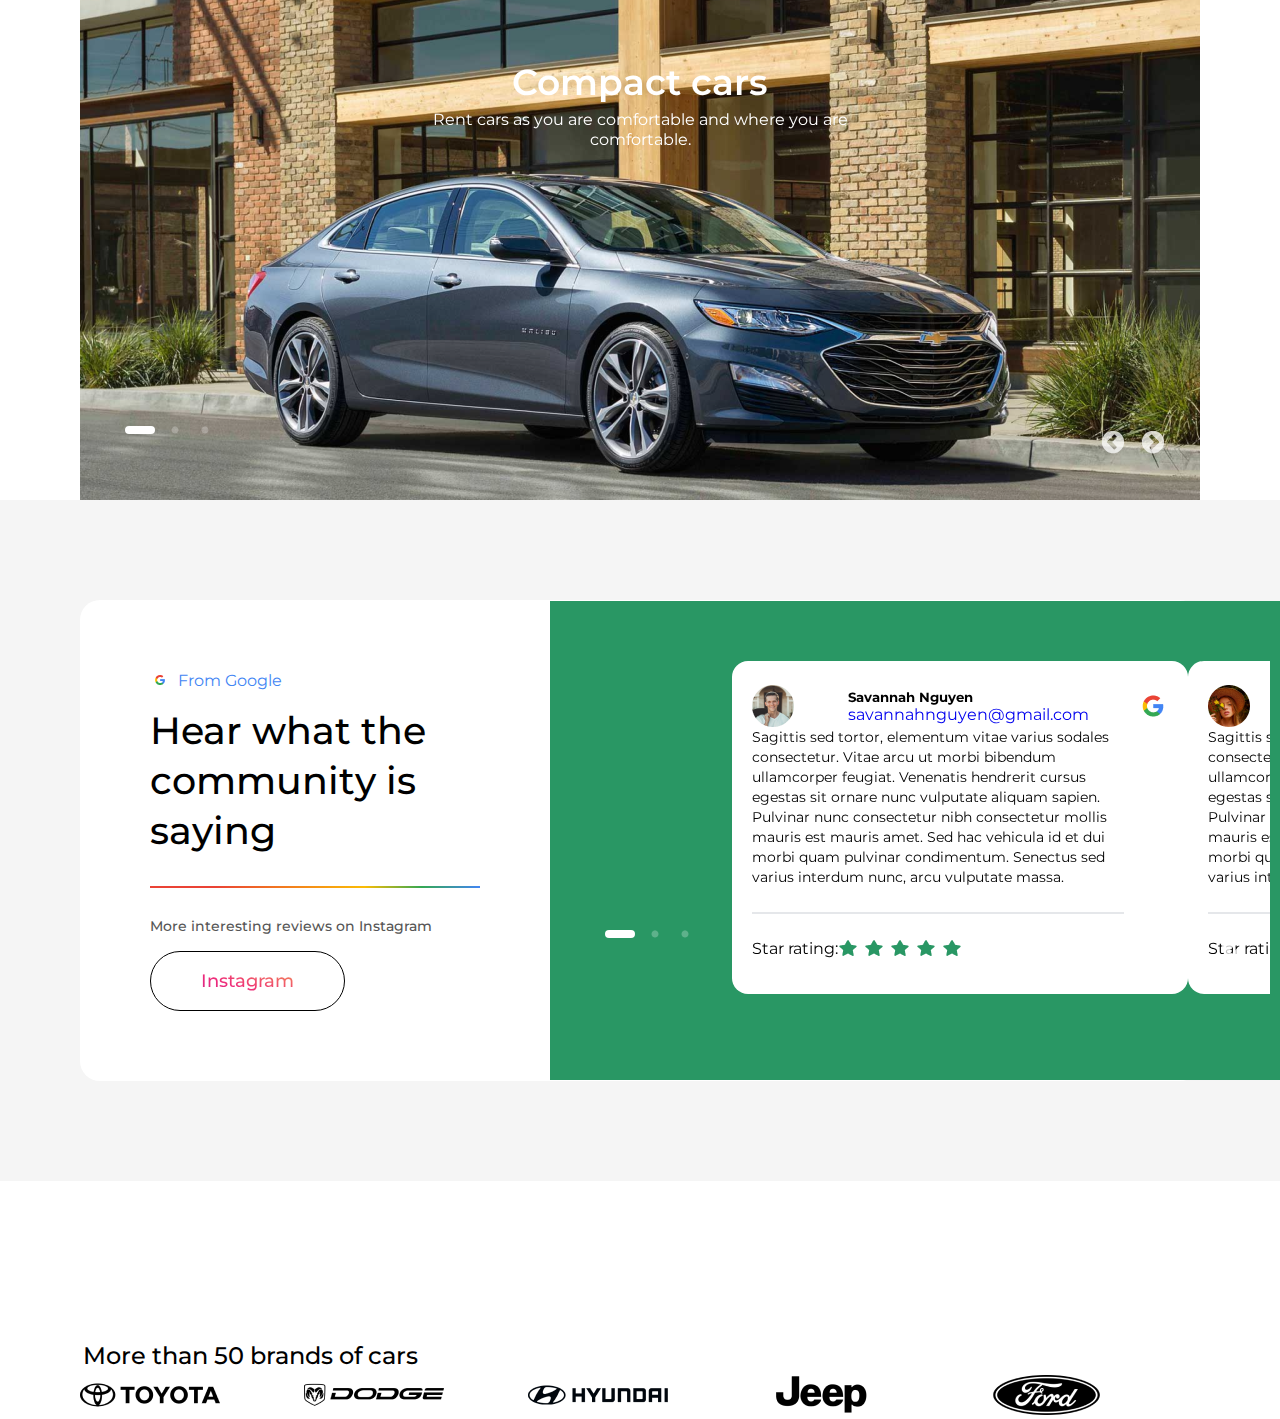
==== commit a161fe43: "corusel commit" ====
--- a/index-one.html
+++ b/index-one.html
@@ -14,7 +14,28 @@
     </head>
 
     <body>
-      
+        <section id="hero_section">
+            <div class="container">
+                <div class="corusel_sliks-container slick-div">
+                    <div class="corusel_slik-div corusel_bg1">
+                        <h3>Compact cars</h3>
+                        <p>Rent cars as you are comfortable and where you are <br> comfortable.</p>
+                        <div class="hero_bg-line"></div>
+                    </div>
+                    <div class="corusel_slik-div corusel_bg2">
+                        <h3>Sports cars</h3>
+                        <p>Rent cars as you are comfortable and where you are <br> comfortable.</p>
+                        <div class="hero_bg-line"></div>
+                    </div>
+                    <div class="corusel_slik-div corusel_bg3">
+                        <h3>Vans </h3>
+                        <p>Rent cars as you are comfortable and where you are <br> comfortable.</p>
+                        <div class="hero_bg-line"></div>
+                    </div>
+                </div>
+
+            </div>
+        </section>
 
 
         <section id="communityCarousel_section">
@@ -52,9 +73,8 @@
                                         <h5>Savannah Nguyen</h5>
                                         <a href="#" target="_blank">savannahnguyen@gmail.com</a>
                                     </div>
-
                                     <a href="#" target="_blank"> <img src="./images/coruselGoogle.png" alt="
-                                   google_link"></a>
+                                        google_link"></a>
                                 </div>
                                 <p class="com__carusel-pr">Sagittis sed tortor, elementum vitae varius sodales
                                     consectetur. Vitae arcu ut morbi bibendum ullamcorper feugiat. Venenatis hendrerit
@@ -71,14 +91,14 @@
                             <div class="community-corusel-ava for-pd ">
                                 <div class="person_gmail">
                                     <a href="#" target="_blank"> <img src="./images/AvaGirl1.png" alt="Ronald-Richards-img
-                                "></a>
+                                     "></a>
                                     <div class="user_gmail">
                                         <h5>Ronald Richards</h5>
                                         <a href="#" target="_blank">ronaldrichards@gmail.com</a>
                                     </div>
 
                                     <a href="#" target="_blank"> <img src="./images/coruselGoogle.png" alt="
-                                   google_link"></a>
+                                        google_link"></a>
                                 </div>
                                 <p class="com__carusel-pr">Sagittis sed tortor, elementum vitae varius sodales
                                     consectetur. Vitae arcu ut morbi bibendum ullamcorper feugiat. Venenatis hendrerit
@@ -95,14 +115,13 @@
                             <div class="community-corusel-ava for-pd ">
                                 <div class="person_gmail">
                                     <a href="#" target="_blank"> <img src="./images/AvaGirl2.png" alt="
-                                            Kristin-Watson-img"></a>
+                                                 Kristin-Watson-img"></a>
                                     <div class="user_gmail">
                                         <h5>Kristin Watson</h5>
                                         <a href="#" target="_blank">savannahnguyen@gmail.com</a>
                                     </div>
-
                                     <a href="#" target="_blank"> <img src="./images/coruselGoogle.png" alt="
-                                   google_link"></a>
+                                            google_link"></a>
                                 </div>
                                 <p class="com__carusel-pr">Sagittis sed tortor, elementum vitae varius sodales
                                     consectetur. Vitae arcu ut morbi bibendum ullamcorper feugiat. Venenatis hendrerit
@@ -126,10 +145,25 @@
 
         </section>
         <section>
-         
+            <div class="container">
+                <p class="project-text">More than 50 brands of cars</p>
+
+                <ul class=" project__corusel_toleft">
+                    <li><img src="./images/projectFors.png" alt="projekt"></li>
+                    <li><img src="./images/projectNissan.png" alt="projekt"></li>
+                    <li><img src="./images/projectToyota.png" alt="projekt"></li>
+                    <li><img src="./images/projectdodce.png" alt="projekt"></li>
+                    <li><img src="./images/projectHyundai.png" alt="projekt"></li>
+                    <li><img src="./images/volkswagenProject.png" alt="projekt"></li>
+
+                </ul>
+            </div>
         </section>
 
-      
+        <script src="https://ajax.googleapis.com/ajax/libs/jquery/3.6.1/jquery.min.js"></script>
+        <!-- bu onlayn ulanadi agar corusel kerak bolda -->
+        <script src="./slick-1.8.1/slick/slick.js"></script>
+        <script src="./js/corusel.js"></script>
         <script src="./js/main.js"></script>
     </body>
 
--- a/css/main.css
+++ b/css/main.css
@@ -2,11 +2,13 @@
   font-family: "Montserrat";
   src: url(../../fonts/Montserrat/Montserrat-VariableFont_wght.ttf);
 }
+
 * {
   margin: 0;
   padding: 0;
-  box-sizing: border-box;
-  font-family: "Montserrat", sans-serif;
+  -webkit-box-sizing: border-box;
+          box-sizing: border-box;
+  font-family: 'Montserrat', sans-serif;
 }
 
 li {
@@ -32,8 +34,12 @@
   border: none;
   color: white;
   font-size: 18px;
-  display: flex;
-  align-items: center;
+  display: -webkit-box;
+  display: -ms-flexbox;
+  display: flex;
+  -webkit-box-align: center;
+      -ms-flex-align: center;
+          align-items: center;
   gap: 8px;
 }
 
@@ -46,21 +52,28 @@
   color: black;
   cursor: pointer;
 }
+
 .btn2:hover {
+  -webkit-transition: 0.5s;
   transition: 0.5s;
   background: #299764;
   color: white;
 }
 
 .btns {
-  display: flex;
-  justify-content: center;
+  display: -webkit-box;
+  display: -ms-flexbox;
+  display: flex;
+  -webkit-box-pack: center;
+      -ms-flex-pack: center;
+          justify-content: center;
   gap: 16px;
   margin-bottom: 24px;
   margin-top: 40px;
 }
 
 .active {
+  -webkit-transition: 0.5s;
   transition: 0.5s;
   background: #299764;
   color: white;
@@ -74,29 +87,40 @@
   border: none;
   color: white;
   font-size: 18px;
-  display: flex;
-  align-items: center;
+  display: -webkit-box;
+  display: -ms-flexbox;
+  display: flex;
+  -webkit-box-align: center;
+      -ms-flex-align: center;
+          align-items: center;
   gap: 8px;
+  -webkit-transition: 0.5s;
   transition: 0.5s;
 }
+
 .btn1:hover {
   background: #077743 !important;
 }
+
 .btn1:active {
   background: #F5F5F5 !important;
   color: black !important;
 }
+
 .btn1:active img {
-  filter: invert(0%) sepia(5%) saturate(0%) hue-rotate(302deg) brightness(9%) contrast(104%) !important;
+  -webkit-filter: invert(0%) sepia(5%) saturate(0%) hue-rotate(302deg) brightness(9%) contrast(104%) !important;
+          filter: invert(0%) sepia(5%) saturate(0%) hue-rotate(302deg) brightness(9%) contrast(104%) !important;
 }
 
 .dropdown {
   position: relative;
   display: inline-block;
 }
+
 .dropdown__item {
   font-size: 12px;
 }
+
 .dropdown:hover__item {
   content: "m" !important;
 }
@@ -107,7 +131,8 @@
   background-color: #ffffff;
   min-width: 140px;
   width: 100%;
-  box-shadow: 0px 8px 16px 0px rgba(0, 0, 0, 0.2);
+  -webkit-box-shadow: 0px 8px 16px 0px rgba(0, 0, 0, 0.2);
+          box-shadow: 0px 8px 16px 0px rgba(0, 0, 0, 0.2);
   padding: 20px 16px;
   z-index: 1;
   border-radius: 20px;
@@ -115,8 +140,13 @@
 }
 
 .dropdown:hover .dropdown-content {
-  display: flex;
-  flex-direction: column;
+  display: -webkit-box;
+  display: -ms-flexbox;
+  display: flex;
+  -webkit-box-orient: vertical;
+  -webkit-box-direction: normal;
+      -ms-flex-direction: column;
+          flex-direction: column;
 }
 
 footer {
@@ -125,14 +155,22 @@
 }
 
 .footer {
+  display: -webkit-box;
+  display: -ms-flexbox;
   display: flex;
   gap: 65px;
 }
 
 .footer-left {
-  display: flex;
-  flex-direction: column;
-}
+  display: -webkit-box;
+  display: -ms-flexbox;
+  display: flex;
+  -webkit-box-orient: vertical;
+  -webkit-box-direction: normal;
+      -ms-flex-direction: column;
+          flex-direction: column;
+}
+
 .footer-left .left-desc {
   max-width: 240px;
   font-weight: 400;
@@ -141,6 +179,7 @@
   color: #555555;
   padding-top: 20px;
 }
+
 .footer-left .left-last-desc {
   font-weight: 600;
   font-size: 16px;
@@ -150,24 +189,41 @@
 }
 
 .footer-right {
+  display: -webkit-box !important;
+  display: -ms-flexbox !important;
   display: flex !important;
-  flex-direction: column;
-}
+  -webkit-box-orient: vertical;
+  -webkit-box-direction: normal;
+      -ms-flex-direction: column;
+          flex-direction: column;
+}
+
 .footer-right__top {
+  display: -webkit-box;
+  display: -ms-flexbox;
   display: flex;
   gap: 100px;
 }
+
 .footer-right__bottom {
+  display: -webkit-box;
+  display: -ms-flexbox;
   display: flex;
   gap: 100px;
   padding-top: 40px;
 }
 
 .links {
-  display: flex;
-  flex-direction: column;
+  display: -webkit-box;
+  display: -ms-flexbox;
+  display: flex;
+  -webkit-box-orient: vertical;
+  -webkit-box-direction: normal;
+      -ms-flex-direction: column;
+          flex-direction: column;
   gap: 12px;
 }
+
 .links h3 {
   padding-bottom: 5px;
 }
@@ -179,8 +235,10 @@
   padding-bottom: 10px;
   display: inline !important;
 }
+
 .links a:hover {
   border-bottom: 1px solid black;
+  -webkit-transition: 0.5s;
   transition: 0.5s;
 }
 
@@ -189,41 +247,63 @@
   background: #fff;
   position: -webkit-sticky;
   position: sticky;
+  -webkit-transition: 0.5s;
   transition: 0.5s;
   padding: 25px 0;
   z-index: 999999999 !important;
 }
 
 .navbar {
+  display: -webkit-box;
+  display: -ms-flexbox;
   display: flex;
   position: relative;
-  justify-content: space-between;
-  align-items: center;
-}
+  -webkit-box-pack: justify;
+      -ms-flex-pack: justify;
+          justify-content: space-between;
+  -webkit-box-align: center;
+      -ms-flex-align: center;
+          align-items: center;
+}
+
 .navbar__left {
-  display: flex;
-  align-items: center;
+  display: -webkit-box;
+  display: -ms-flexbox;
+  display: flex;
+  -webkit-box-align: center;
+      -ms-flex-align: center;
+          align-items: center;
   gap: 36px;
 }
+
 .navbar__left__ul {
+  display: -webkit-box;
+  display: -ms-flexbox;
   display: flex;
   gap: 20px;
 }
+
 .navbar__left__ul a {
   color: black;
   font-size: 18px;
   border-radius: 100px;
   padding: 16px 18px;
+  -webkit-transition: 0.5s;
   transition: 0.5s;
 }
+
 .navbar__left__ul a:hover {
   background: #f5f5f5;
 }
 
 .navbar-links {
+  display: -webkit-box;
+  display: -ms-flexbox;
   display: flex;
   gap: 20px;
-  align-items: center;
+  -webkit-box-align: center;
+      -ms-flex-align: center;
+          align-items: center;
 }
 
 .toggle-button {
@@ -231,18 +311,26 @@
   top: 12px;
   right: 0.1rem;
   display: none !important;
-  flex-direction: column;
-  justify-content: space-between;
+  -webkit-box-orient: vertical;
+  -webkit-box-direction: normal;
+      -ms-flex-direction: column;
+          flex-direction: column;
+  -webkit-box-pack: justify;
+      -ms-flex-pack: justify;
+          justify-content: space-between;
   width: 30px;
   height: 21px;
+  -webkit-transition: 0.5s;
   transition: 0.5s;
   z-index: 999999;
 }
 
 .bar {
-  transform: translateX(-50px);
+  -webkit-transform: translateX(-50px);
+          transform: translateX(-50px);
   background: transparent;
-  box-shadow: none;
+  -webkit-box-shadow: none;
+          box-shadow: none;
 }
 
 .toggle-button .bar {
@@ -258,10 +346,17 @@
 
 @media (max-width: 1000px) {
   .navbar {
-    flex-direction: column;
-    align-items: flex-start;
+    -webkit-box-orient: vertical;
+    -webkit-box-direction: normal;
+        -ms-flex-direction: column;
+            flex-direction: column;
+    -webkit-box-align: start;
+        -ms-flex-align: start;
+            align-items: flex-start;
   }
   .toggle-button {
+    display: -webkit-box !important;
+    display: -ms-flexbox !important;
     display: flex !important;
     cursor: pointer;
   }
@@ -270,8 +365,10 @@
     width: 100%;
   }
 }
+
 .navbar-shrink {
-  box-shadow: 0 0 5px rgb(68, 68, 68) !important;
+  -webkit-box-shadow: 0 0 5px #444444 !important;
+          box-shadow: 0 0 5px #444444 !important;
   padding: 10px 0 !important;
 }
 
@@ -283,16 +380,19 @@
     margin-right: 40px;
   }
   .brs1 {
-    transform: rotate(45deg) translate(36px, 3px);
+    -webkit-transform: rotate(45deg) translate(36px, 3px);
+            transform: rotate(45deg) translate(36px, 3px);
     height: 2px !important;
     width: 10px !important;
   }
   .brs2 {
-    transform: rotate(-45deg) translate(36px, -3px);
+    -webkit-transform: rotate(-45deg) translate(36px, -3px);
+            transform: rotate(-45deg) translate(36px, -3px);
     height: 2px !important;
     width: 10px !important;
   }
 }
+
 .index {
   z-index: -99999 !important;
 }
@@ -309,18 +409,26 @@
   background: #f5f5f5;
   border: none;
   cursor: pointer;
+  -webkit-transition: 1s;
   transition: 1s;
 }
+
 .dark-light:hover img {
-  filter: invert(0%) sepia(1%) saturate(3%) hue-rotate(357deg) brightness(11%) contrast(100%);
+  -webkit-filter: invert(0%) sepia(1%) saturate(3%) hue-rotate(357deg) brightness(11%) contrast(100%);
+          filter: invert(0%) sepia(1%) saturate(3%) hue-rotate(357deg) brightness(11%) contrast(100%);
+  -webkit-transition: 0.5s;
   transition: 0.5s;
 }
+
 .dark-light:active {
   background: #299764;
 }
+
 .dark-light:active img {
-  filter: invert(100%) sepia(79%) saturate(2%) hue-rotate(131deg) brightness(127%) contrast(100%);
+  -webkit-filter: invert(100%) sepia(79%) saturate(2%) hue-rotate(131deg) brightness(127%) contrast(100%);
+          filter: invert(100%) sepia(79%) saturate(2%) hue-rotate(131deg) brightness(127%) contrast(100%);
   fill: #fff;
+  -webkit-transition: 0.5s;
   transition: 0.5s;
 }
 
@@ -334,6 +442,8 @@
 }
 
 .active {
+  display: -webkit-box;
+  display: -ms-flexbox;
   display: flex;
 }
 
@@ -347,15 +457,17 @@
   width: 100%;
   height: 100%;
   overflow: auto;
-  background-color: rgb(0, 0, 0);
+  background-color: black;
   background-color: rgba(0, 0, 0, 0.4);
 }
+
 .modal__title {
   text-align: center;
   padding-top: 20px;
   font-weight: 600;
   font-size: 36px;
 }
+
 .modal__desc {
   text-align: center;
   color: #555555;
@@ -373,25 +485,40 @@
 }
 
 .form {
+  display: -webkit-box;
+  display: -ms-flexbox;
   display: flex;
   gap: 15px;
-  flex-direction: column;
-  align-items: center;
+  -webkit-box-orient: vertical;
+  -webkit-box-direction: normal;
+      -ms-flex-direction: column;
+          flex-direction: column;
+  -webkit-box-align: center;
+      -ms-flex-align: center;
+          align-items: center;
 }
 
 .password {
-  display: flex;
-  justify-content: space-between;
-  align-items: center;
+  display: -webkit-box;
+  display: -ms-flexbox;
+  display: flex;
+  -webkit-box-pack: justify;
+      -ms-flex-pack: justify;
+          justify-content: space-between;
+  -webkit-box-align: center;
+      -ms-flex-align: center;
+          align-items: center;
   max-width: 520px;
   background: #ffffff;
   border: 1.5px solid #E5E7EA;
   border-radius: 82px;
 }
+
 .password img {
   position: absolute;
   right: 65px;
 }
+
 .password .input {
   outline: none;
   margin-left: 30px;
@@ -408,11 +535,13 @@
   background-color: #fefefe;
   margin: auto;
   padding: 20px;
-  box-shadow: 0px 0px 100px rgba(0, 0, 0, 0.1);
+  -webkit-box-shadow: 0px 0px 100px rgba(0, 0, 0, 0.1);
+          box-shadow: 0px 0px 100px rgba(0, 0, 0, 0.1);
   border-radius: 20px;
   width: 590px;
   margin: 0 auto;
-  transform: translate(0%, 40%) !important;
+  -webkit-transform: translate(0%, 40%) !important;
+          transform: translate(0%, 40%) !important;
 }
 
 .forgot {
@@ -438,8 +567,12 @@
 .login {
   min-width: 520px !important;
   width: 100%;
-  display: flex;
-  justify-content: center;
+  display: -webkit-box;
+  display: -ms-flexbox;
+  display: flex;
+  -webkit-box-pack: center;
+      -ms-flex-pack: center;
+          justify-content: center;
   padding-bottom: 20px;
 }
 
@@ -452,9 +585,15 @@
   width: 58px;
   height: 58px;
   border-radius: 50%;
-  display: flex;
-  justify-content: center;
-  align-items: center;
+  display: -webkit-box;
+  display: -ms-flexbox;
+  display: flex;
+  -webkit-box-pack: center;
+      -ms-flex-pack: center;
+          justify-content: center;
+  -webkit-box-align: center;
+      -ms-flex-align: center;
+          align-items: center;
 }
 
 .close:hover,
@@ -489,12 +628,18 @@
   }
   .cards__all {
     margin-top: 40px;
+    display: -webkit-box;
+    display: -ms-flexbox;
     display: flex;
     gap: 20px;
   }
   .cards__all__one {
+    display: -webkit-box;
+    display: -ms-flexbox;
     display: flex;
-    justify-content: space-between;
+    -webkit-box-pack: justify;
+        -ms-flex-pack: justify;
+            justify-content: space-between;
     width: 590px;
     height: 216px;
     background: #f5f5f5;
@@ -502,13 +647,15 @@
   }
   .cards__all__one:hover {
     background-color: #299764 !important;
+    -webkit-transition: 0.5s;
     transition: 0.5s;
   }
   .cards__all__one:hover p {
     color: white;
   }
   .cards__all__one:hover .icons {
-    filter: invert(100%) sepia(0%) saturate(22%) hue-rotate(357deg) brightness(500%) contrast(107%);
+    -webkit-filter: invert(100%) sepia(0%) saturate(22%) hue-rotate(357deg) brightness(500%) contrast(107%);
+            filter: invert(100%) sepia(0%) saturate(22%) hue-rotate(357deg) brightness(500%) contrast(107%);
   }
   .cards__all__one .book {
     width: 287px;
@@ -543,6 +690,7 @@
     height: 42px;
   }
 }
+
 @media screen and (max-width: 1200px) {
   .container {
     max-width: 1100px !important;
@@ -553,18 +701,28 @@
     gap: 0px !important;
   }
 }
+
 @media screen and (max-width: 822px) {
   .container {
     max-width: 780px !important;
     width: 100% !important;
     padding: 0 10px !important;
   }
-}
+  .category__box1 {
+    display: -webkit-box;
+    display: -ms-flexbox;
+    display: flex;
+    -ms-flex-wrap: nowrap !important;
+        flex-wrap: nowrap !important;
+  }
+}
+
 @media screen and (max-width: 660px) {
   .cards__all__one {
     max-width: 400px !important;
   }
 }
+
 @media screen and (max-width: 450px) {
   .container {
     max-width: 430px !important;
@@ -601,8 +759,12 @@
   .big {
     margin-top: 100px !important;
     height: 752px !important;
+    display: -webkit-box;
+    display: -ms-flexbox;
     display: flex;
-    justify-content: space-between;
+    -webkit-box-pack: justify;
+        -ms-flex-pack: justify;
+            justify-content: space-between;
     margin-bottom: 50px;
     margin-top: 160px;
     width: 358px;
@@ -635,8 +797,11 @@
   }
   .big__txt .category {
     margin-top: 100px !important;
+    display: -webkit-box;
+    display: -ms-flexbox;
     display: flex;
-    flex-wrap: wrap;
+    -ms-flex-wrap: wrap;
+        flex-wrap: wrap;
     margin-top: 94px;
     gap: 10px;
   }
@@ -648,13 +813,15 @@
   }
   .big__txt .category__box1:hover {
     background-color: #299764 !important;
+    -webkit-transition: 0.5s;
     transition: 0.5s;
   }
   .big__txt .category__box1:hover p {
     color: white;
   }
   .big__txt .category__box1:hover .chemical {
-    filter: invert(100%) sepia(0%) saturate(22%) hue-rotate(357deg) brightness(500%) contrast(107%);
+    -webkit-filter: invert(100%) sepia(0%) saturate(22%) hue-rotate(357deg) brightness(500%) contrast(107%);
+            filter: invert(100%) sepia(0%) saturate(22%) hue-rotate(357deg) brightness(500%) contrast(107%);
   }
   .big__txt .category__box1 .every {
     margin: 30px 15px;
@@ -685,8 +852,11 @@
     display: none;
   }
   .category__box1 {
+    display: -webkit-box;
+    display: -ms-flexbox;
     display: flex;
-    flex-wrap: wrap;
+    -ms-flex-wrap: wrap;
+        flex-wrap: wrap;
     min-width: 318px !important;
     height: 128px !important;
   }
@@ -694,83 +864,41 @@
     font-size: 10px;
   }
 }
-.corusel_slik-div {
-  max-width: 1200px;
-  height: 500px;
-  background-image: url(../images/Malibu.png);
-  background-size: cover;
-  background-position: center;
-}
-.corusel_slik-div h3 {
-  padding-top: 60px;
-  height: 44px;
-  font-family: "Montserrat";
-  font-style: normal;
-  font-weight: 600;
-  font-size: 36px;
-  line-height: 44px;
-  text-align: center;
-  color: #FFFFFF;
-  flex: none;
-  order: 0;
-  flex-grow: 0;
-  padding-bottom: 10px;
-}
-.corusel_slik-div p {
-  height: 40px;
-  font-family: "Montserrat";
-  font-style: normal;
-  font-weight: 400;
-  font-size: 16px;
-  line-height: 20px;
-  text-align: center;
-  color: #FFFFFF;
-  flex: none;
-  order: 1;
-  flex-grow: 0;
-  padding-top: 10px;
-}
-
-.hero_bg-line {
-  background: linear-gradient(180deg, rgba(189, 33, 33, 0.6) 6.19%, rgba(148, 27, 27, 0) 54.63%);
-}
-
-.corusel_bg2 {
-  max-width: 1200px;
-  height: 500px;
-  background-image: url(../images/sportcarHero.png);
-  background-size: cover;
-  background-position: center;
-}
-
-.corusel_bg3 {
-  max-width: 1200px;
-  height: 500px;
-  background-image: url(../images/vanscarHero.png);
-  background-size: cover;
-  background-position: center;
-}
 
 .search {
-  display: flex;
-  justify-content: center;
-}
+  display: -webkit-box;
+  display: -ms-flexbox;
+  display: flex;
+  -webkit-box-pack: center;
+      -ms-flex-pack: center;
+          justify-content: center;
+}
+
 .search__form {
-  display: flex;
-  justify-content: space-between;
-  align-items: center;
+  display: -webkit-box;
+  display: -ms-flexbox;
+  display: flex;
+  -webkit-box-pack: justify;
+      -ms-flex-pack: justify;
+          justify-content: space-between;
+  -webkit-box-align: center;
+      -ms-flex-align: center;
+          align-items: center;
   position: absolute;
   padding: 10px;
   max-width: 600px;
   width: 100%;
   height: 66px;
   background: #ffffff;
-  box-shadow: 0px 4px 10px rgba(0, 0, 0, 0.15);
+  -webkit-box-shadow: 0px 4px 10px rgba(0, 0, 0, 0.15);
+          box-shadow: 0px 4px 10px rgba(0, 0, 0, 0.15);
   border-radius: 100px;
 }
+
 .search__form__icon {
   cursor: pointer;
 }
+
 .search__form__input {
   outline: none;
   margin-left: 30px;
@@ -779,6 +907,7 @@
   width: 100%;
   font-size: 20px;
 }
+
 .search__form ::-webkit-input-placeholder {
   font-family: "Montserrat";
   font-style: normal;
@@ -804,24 +933,34 @@
   background: #f5f5f5;
   border-radius: 16px;
 }
+
 .card:hover {
   background-color: #299764 !important;
+  -webkit-transition: 0.5s;
   transition: 0.5s;
 }
+
 .card:hover h3,
 .card:hover h6,
 .card:hover p {
   color: white;
 }
+
 .card:hover .card-img {
-  filter: invert(100%) sepia(0%) saturate(22%) hue-rotate(357deg) brightness(104%) contrast(107%);
+  -webkit-filter: invert(100%) sepia(0%) saturate(22%) hue-rotate(357deg) brightness(104%) contrast(107%);
+          filter: invert(100%) sepia(0%) saturate(22%) hue-rotate(357deg) brightness(104%) contrast(107%);
 }
 
 .cars__List {
+  display: -webkit-box;
+  display: -ms-flexbox;
   display: flex;
   gap: 20px;
-  flex-wrap: wrap;
-  justify-content: space-between;
+  -ms-flex-wrap: wrap;
+      flex-wrap: wrap;
+  -webkit-box-pack: justify;
+      -ms-flex-pack: justify;
+          justify-content: space-between;
 }
 
 .view {
@@ -852,6 +991,7 @@
   text-align: center;
   color: #000000;
 }
+
 .cards p {
   max-width: 684px;
   margin: 0 auto;
@@ -863,32 +1003,49 @@
   line-height: 24px;
   color: #555555;
 }
+
 .cards__all {
   margin-top: 40px;
-  display: flex;
-  flex-wrap: wrap;
-  justify-content: space-between;
+  display: -webkit-box;
+  display: -ms-flexbox;
+  display: flex;
+  -ms-flex-wrap: wrap;
+      flex-wrap: wrap;
+  -webkit-box-pack: justify;
+      -ms-flex-pack: justify;
+          justify-content: space-between;
   gap: 20px;
 }
+
 .cards__all__one {
   margin-bottom: 20px;
-  display: flex;
-  justify-content: space-between;
+  display: -webkit-box;
+  display: -ms-flexbox;
+  display: flex;
+  -webkit-box-pack: justify;
+      -ms-flex-pack: justify;
+          justify-content: space-between;
   width: 590px;
   height: 216px;
   background: #f5f5f5;
   border-radius: 20px;
 }
+
 .cards__all__one:hover {
   background-color: #299764 !important;
+  -webkit-transition: 0.5s;
   transition: 0.5s;
 }
+
 .cards__all__one:hover p {
   color: white;
 }
+
 .cards__all__one:hover .icons {
-  filter: invert(100%) sepia(0%) saturate(22%) hue-rotate(357deg) brightness(500%) contrast(107%);
-}
+  -webkit-filter: invert(100%) sepia(0%) saturate(22%) hue-rotate(357deg) brightness(500%) contrast(107%);
+          filter: invert(100%) sepia(0%) saturate(22%) hue-rotate(357deg) brightness(500%) contrast(107%);
+}
+
 .cards__all__one .book {
   width: 287px;
   height: 78px;
@@ -902,6 +1059,7 @@
   line-height: 39px;
   color: #000000;
 }
+
 .cards__all__one .Complete {
   max-width: 354px;
   height: 48px;
@@ -915,6 +1073,7 @@
   line-height: 24px;
   color: #555555;
 }
+
 .cards__all__one .icons {
   margin-top: 50px;
   margin-right: 45px;
@@ -923,8 +1082,12 @@
 }
 
 .big {
-  display: flex;
-  justify-content: space-between;
+  display: -webkit-box;
+  display: -ms-flexbox;
+  display: flex;
+  -webkit-box-pack: justify;
+      -ms-flex-pack: justify;
+          justify-content: space-between;
   margin-bottom: 50px;
   margin-top: 160px;
   max-width: 1200px;
@@ -933,9 +1096,11 @@
   border: 1.5px solid #e5e7ea;
   border-radius: 20px;
 }
+
 .big__txt {
   margin: 40px 32px;
 }
+
 .big__txt .car {
   font-family: "Montserrat";
   font-style: normal;
@@ -944,6 +1109,7 @@
   line-height: 44px;
   color: #000000;
 }
+
 .big__txt .text {
   max-width: 590px;
   font-weight: 400;
@@ -951,41 +1117,56 @@
   line-height: 24px;
   color: #555555;
 }
+
 .big__txt .category {
-  display: flex;
-  flex-wrap: wrap;
+  display: -webkit-box;
+  display: -ms-flexbox;
+  display: flex;
+  -ms-flex-wrap: wrap;
+      flex-wrap: wrap;
   margin-top: 94px;
   gap: 10px;
 }
+
 .big__txt .category__box1 {
   max-width: 200px;
   height: 160px;
   background: #f5f5f5;
   border-radius: 16px;
 }
+
 .big__txt .category__box1:hover {
   background-color: #299764 !important;
+  -webkit-transition: 0.5s;
   transition: 0.5s;
 }
+
 .big__txt .category__box1:hover p {
   color: white;
 }
+
 .big__txt .category__box1:hover .chemical {
-  filter: invert(100%) sepia(0%) saturate(22%) hue-rotate(357deg) brightness(500%) contrast(107%);
-}
+  -webkit-filter: invert(100%) sepia(0%) saturate(22%) hue-rotate(357deg) brightness(500%) contrast(107%);
+          filter: invert(100%) sepia(0%) saturate(22%) hue-rotate(357deg) brightness(500%) contrast(107%);
+}
+
 .big__txt .category__box1 .every {
   margin: 30px 15px;
 }
+
 .big__txt .category__box1 .chemical {
   margin-top: 24px;
   margin-left: 156px;
 }
+
 .big__txt .category__box1 .alls {
   margin-top: 56px;
 }
+
 .big__txt .category__box1 .we {
   margin-top: 32px;
 }
+
 .big .ellips {
   margin-top: 30px;
   background-image: url("../../images/Ellipse.png");
@@ -994,7 +1175,764 @@
   background-position-x: 50px;
   background-repeat: no-repeat;
 }
+
 .big .ellips .master {
+  max-width: 386px;
+  width: 100%;
   margin-right: 70px;
   margin-top: 20px;
-}/*# sourceMappingURL=main.css.map */+}
+
+.corusel_slik-div {
+  max-width: 1200px;
+  height: 500px;
+  background-image: url(../images/Malibu.png);
+  background-size: cover;
+  background-position: center;
+}
+
+.corusel_slik-div h3 {
+  padding-top: 60px;
+  height: 44px;
+  font-family: "Montserrat";
+  font-style: normal;
+  font-weight: 600;
+  font-size: 36px;
+  line-height: 44px;
+  text-align: center;
+  color: #ffffff;
+  -webkit-box-flex: 0;
+      -ms-flex: none;
+          flex: none;
+  -webkit-box-ordinal-group: 1;
+      -ms-flex-order: 0;
+          order: 0;
+  -ms-flex-positive: 0;
+      flex-grow: 0;
+  padding-bottom: 10px;
+}
+
+.corusel_slik-div p {
+  height: 40px;
+  font-family: "Montserrat";
+  font-style: normal;
+  font-weight: 400;
+  font-size: 16px;
+  line-height: 20px;
+  text-align: center;
+  color: #ffffff;
+  -webkit-box-flex: 0;
+      -ms-flex: none;
+          flex: none;
+  -webkit-box-ordinal-group: 2;
+      -ms-flex-order: 1;
+          order: 1;
+  -ms-flex-positive: 0;
+      flex-grow: 0;
+  padding-top: 40px;
+}
+
+.hero_bg-line {
+  background: -webkit-gradient(linear, left top, left bottom, color-stop(6.19%, rgba(189, 33, 33, 0.6)), color-stop(54.63%, rgba(148, 27, 27, 0)));
+  background: linear-gradient(180deg, rgba(189, 33, 33, 0.6) 6.19%, rgba(148, 27, 27, 0) 54.63%);
+}
+
+.corusel_bg2 {
+  max-width: 1200px;
+  height: 500px;
+  background-image: url(../images/sportcarHero.png);
+  background-size: cover;
+  background-position: center;
+}
+
+.corusel_bg3 {
+  max-width: 1200px;
+  height: 500px;
+  background-image: url(../images/vansHero.png);
+  background-size: cover;
+  background-position: center;
+}
+
+#communityCarousel_section {
+  background: #f5f5f5;
+}
+
+.communityCarousel_container {
+  padding-top: 100px;
+  padding-bottom: 100px;
+}
+
+.community_box {
+  background: #ffffff;
+  border-radius: 20px;
+  max-width: 1200px;
+  min-height: 479px;
+  display: -webkit-box;
+  display: -ms-flexbox;
+  display: flex;
+  -webkit-box-align: center;
+      -ms-flex-align: center;
+          align-items: center;
+}
+
+.comumunity_left-container {
+  padding: 70px;
+}
+
+.comumunity_left-container h4 {
+  width: 320px;
+  height: 150px;
+  font-family: "Montserrat";
+  font-style: normal;
+  font-weight: 500;
+  font-size: 38px;
+  line-height: 50px;
+  color: #000000;
+  -webkit-box-flex: 0;
+      -ms-flex: none;
+          flex: none;
+  -webkit-box-ordinal-group: 2;
+      -ms-flex-order: 1;
+          order: 1;
+  -ms-flex-positive: 0;
+      flex-grow: 0;
+  margin-bottom: 30px;
+}
+
+.google_link {
+  display: -webkit-box;
+  display: -ms-flexbox;
+  display: flex;
+  -webkit-box-align: center;
+      -ms-flex-align: center;
+          align-items: center;
+  gap: 8px;
+  margin-bottom: 16px;
+}
+
+.line_span {
+  max-width: 330px;
+  height: 2px;
+  background: -webkit-gradient(linear, left top, right top, color-stop(19.83%, #ea4335), color-stop(65%, #fbbc05), color-stop(82.29%, #34a853), to(#4285f4));
+  background: linear-gradient(90deg, #ea4335 19.83%, #fbbc05 65%, #34a853 82.29%, #4285f4 100%);
+  -webkit-box-flex: 0;
+      -ms-flex: none;
+          flex: none;
+  -webkit-box-ordinal-group: 2;
+      -ms-flex-order: 1;
+          order: 1;
+  -ms-flex-positive: 0;
+      flex-grow: 0;
+}
+
+.instagram_div p {
+  margin-top: 30px;
+  width: 330px;
+  height: 17px;
+  font-family: "Montserrat";
+  font-style: normal;
+  font-weight: 500;
+  font-size: 14px;
+  line-height: 17px;
+  color: #555555;
+  -webkit-box-flex: 0;
+      -ms-flex: none;
+          flex: none;
+  -webkit-box-ordinal-group: 1;
+      -ms-flex-order: 0;
+          order: 0;
+  -ms-flex-positive: 0;
+      flex-grow: 0;
+}
+
+.instagram_div button {
+  margin-top: 16px;
+  padding: 18px 50px;
+  border: 1.5px solid black;
+  border-radius: 100px;
+  font-family: "Montserrat";
+  font-style: normal;
+  font-weight: 500;
+  font-size: 18px;
+  line-height: 22px;
+  background: radial-gradient(230.93% 230.93% at 102.01% 2.03%, #f9ed32 0%, #ee2a7b 36%, #d22a8a 44%, #8b2ab2 60%, #1b2af0 83%, #002aff 88%);
+  -webkit-background-clip: text;
+  -webkit-text-fill-color: transparent;
+  background-clip: text;
+  -webkit-box-flex: 0;
+      -ms-flex: none;
+          flex: none;
+  -webkit-box-ordinal-group: 1;
+      -ms-flex-order: 0;
+          order: 0;
+  -ms-flex-positive: 0;
+      flex-grow: 0;
+}
+
+.instagram_div button:hover {
+  background: radial-gradient(230.93% 230.93% at 102.01% 2.03%, #f9ed32 0%, #ee2a7b 36%, #d22a8a 44%, #8b2ab2 60%, #1b2af0 83%, #002aff 88%);
+  color: #fff !important;
+  z-index: 999;
+}
+
+.comumunity_carusel-container {
+  max-width: 730px;
+  height: 479px;
+  background: #299764;
+}
+
+.community-corusels {
+  margin-left: 10px;
+  padding: 10px;
+}
+
+.for-pd {
+  padding-left: 20px !important;
+}
+
+.community-corusel-ava {
+  margin-top: 50px;
+  margin-left: 40px;
+  padding: 24px;
+  width: 420px;
+  height: 333px;
+  background: #ffffff;
+  border-radius: 16px;
+  -webkit-box-flex: 0;
+      -ms-flex: none;
+          flex: none;
+  -webkit-box-ordinal-group: 1;
+      -ms-flex-order: 0;
+          order: 0;
+  -ms-flex-positive: 0;
+      flex-grow: 0;
+}
+
+.person_gmail {
+  display: -webkit-box;
+  display: -ms-flexbox;
+  display: flex;
+  -webkit-box-align: center;
+      -ms-flex-align: center;
+          align-items: center;
+  -webkit-box-pack: justify;
+      -ms-flex-pack: justify;
+          justify-content: space-between;
+}
+
+.user-gmail h5 {
+  width: 151px;
+  height: 20px;
+  font-family: "Montserrat";
+  font-style: normal;
+  font-weight: 600;
+  font-size: 16px;
+  line-height: 20px;
+  color: #000000;
+  -webkit-box-flex: 0;
+      -ms-flex: none;
+          flex: none;
+  -webkit-box-ordinal-group: 1;
+      -ms-flex-order: 0;
+          order: 0;
+  -ms-flex-positive: 0;
+      flex-grow: 0;
+}
+
+.com__carusel-pr {
+  width: 372px;
+  height: 160px;
+  left: 24px;
+  top: 80px;
+  font-family: "Montserrat";
+  font-style: normal;
+  font-weight: 400;
+  font-size: 14px;
+  line-height: 20px;
+  color: #000000;
+}
+
+.corusel__line {
+  margin-top: 25px;
+  width: 372px;
+  height: 0px;
+  border: 1.5px solid #e5e7ea;
+}
+
+.star {
+  margin-top: 24px;
+  display: -webkit-box;
+  display: -ms-flexbox;
+  display: flex;
+  -webkit-box-align: center;
+      -ms-flex-align: center;
+          align-items: center;
+}
+
+.from_left-text a {
+  color: #4285f4;
+}
+
+@media screen and (max-width: 1200px) {
+  .community_box {
+    -webkit-box-orient: vertical;
+    -webkit-box-direction: normal;
+        -ms-flex-direction: column;
+            flex-direction: column;
+  }
+  .comumunity_left-container {
+    padding: 70px;
+  }
+  .comumunity_left-container h4 {
+    font-size: 24px;
+    line-height: 36px;
+    max-width: 310px;
+    height: 72px;
+  }
+  .comumunity_left-container {
+    display: -webkit-box;
+    display: -ms-flexbox;
+    display: flex;
+    -webkit-box-align: center;
+        -ms-flex-align: center;
+            align-items: center;
+    -webkit-box-pack: justify;
+        -ms-flex-pack: justify;
+            justify-content: space-between;
+    position: relative;
+  }
+  .line_span {
+    position: absolute;
+    left: calc(50% + 1px);
+    width: 2px;
+    height: 108px;
+    background: -webkit-gradient(linear, left top, right top, color-stop(19.83%, #ea4335), color-stop(65%, #fbbc05), color-stop(82.29%, #34a853), to(#4285f4));
+    background: linear-gradient(90deg, #ea4335 19.83%, #fbbc05 65%, #34a853 82.29%, #4285f4 100%);
+  }
+  .instagram_div {
+    max-width: 275px;
+  }
+  .comumunity_carusel-container {
+    max-width: 100%;
+    height: 479px;
+    background: #299764;
+  }
+}
+
+@media screen and (max-width: 970px) {
+  .community-corusel-ava {
+    margin-top: 30px;
+    margin-left: 24px;
+    padding: 24px;
+    width: 420px;
+    height: 333px;
+    background: #ffffff;
+    border-radius: 16px;
+  }
+  .instagram_div p {
+    width: 275px;
+    height: 17px;
+    font-family: "Montserrat";
+    font-style: normal;
+    font-weight: 500;
+    font-size: 14px;
+    line-height: 17px;
+  }
+  .instagram_div button:hover {
+    background: radial-gradient(230.93% 230.93% at 102.01% 2.03%, #f9ed32 0%, #ee2a7b 36%, #d22a8a 44%, #8b2ab2 60%, #1b2af0 83%, #002aff 88%);
+    color: #fff !important;
+    z-index: 999;
+  }
+}
+
+@media screen and (max-width: 810px) {
+  .comumunity_left-container h4 {
+    max-width: 280px;
+    height: 72px;
+    line-height: 30px;
+  }
+  .line_span {
+    position: absolute;
+    left: calc(50% - 5px);
+    width: 2px;
+    height: 108px;
+    background: -webkit-gradient(linear, left top, right top, color-stop(19.83%, #ea4335), color-stop(65%, #fbbc05), color-stop(82.29%, #34a853), to(#4285f4));
+    background: linear-gradient(90deg, #ea4335 19.83%, #fbbc05 65%, #34a853 82.29%, #4285f4 100%);
+  }
+}
+
+@media screen and (max-width: 768px) {
+  .comumunity_left-container {
+    -webkit-box-orient: vertical;
+    -webkit-box-direction: normal;
+        -ms-flex-direction: column;
+            flex-direction: column;
+  }
+  .line_span {
+    max-width: 330px !important;
+    height: 2px;
+    background: -webkit-gradient(linear, left top, right top, color-stop(19.83%, #ea4335), color-stop(65%, #fbbc05), color-stop(82.29%, #34a853), to(#4285f4));
+    background: linear-gradient(90deg, #ea4335 19.83%, #fbbc05 65%, #34a853 82.29%, #4285f4 100%);
+    -webkit-box-flex: 0;
+        -ms-flex: none;
+            flex: none;
+    -webkit-box-ordinal-group: 2;
+        -ms-flex-order: 1;
+            order: 1;
+    -ms-flex-positive: 0;
+        flex-grow: 0;
+  }
+}
+
+@media screen and (max-width: 480px) {
+  .community-corusel-ava {
+    margin-top: 20px;
+    margin-left: 16px;
+    padding: 24px;
+    max-width: 326px !important;
+    height: 380px;
+    background: #ffffff;
+    border-radius: 16px;
+  }
+}
+
+.project-text {
+  width: 340px;
+  height: 29px;
+  font-family: "Montserrat";
+  font-style: normal;
+  font-weight: 500;
+  font-size: 24px;
+  line-height: 29px;
+  text-align: center;
+  color: #000000;
+  -webkit-box-flex: 0;
+      -ms-flex: none;
+          flex: none;
+  -webkit-box-ordinal-group: 1;
+      -ms-flex-order: 0;
+          order: 0;
+  -ms-flex-positive: 0;
+      flex-grow: 0;
+  padding-top: 160px;
+  margin-bottom: 34px;
+}
+
+.search {
+  display: -webkit-box;
+  display: -ms-flexbox;
+  display: flex;
+  -webkit-box-pack: center;
+      -ms-flex-pack: center;
+          justify-content: center;
+}
+
+.search__form {
+  display: -webkit-box;
+  display: -ms-flexbox;
+  display: flex;
+  -webkit-box-pack: justify;
+      -ms-flex-pack: justify;
+          justify-content: space-between;
+  -webkit-box-align: center;
+      -ms-flex-align: center;
+          align-items: center;
+  position: absolute;
+  padding: 10px;
+  max-width: 600px;
+  width: 100%;
+  height: 66px;
+  background: #ffffff;
+  -webkit-box-shadow: 0px 4px 10px rgba(0, 0, 0, 0.15);
+          box-shadow: 0px 4px 10px rgba(0, 0, 0, 0.15);
+  border-radius: 100px;
+}
+
+.search__form__icon {
+  cursor: pointer;
+}
+
+.search__form__input {
+  outline: none;
+  margin-left: 30px;
+  border: none;
+  padding: 20px;
+  width: 100%;
+  font-size: 20px;
+}
+
+.search__form ::-webkit-input-placeholder {
+  font-family: "Montserrat";
+  font-style: normal;
+  font-weight: 500;
+  font-size: 18px;
+  line-height: 22px;
+  color: #555555;
+}
+
+.choose {
+  margin-top: 110px;
+  text-align: center;
+}
+
+.choose-down {
+  max-width: 576px;
+  margin: 0 auto;
+}
+
+.card {
+  max-width: 387px;
+  height: 433px;
+  background: #f5f5f5;
+  border-radius: 16px;
+}
+
+.card:hover {
+  background-color: #299764 !important;
+  -webkit-transition: 0.5s;
+  transition: 0.5s;
+}
+
+.card:hover h3,
+.card:hover h6,
+.card:hover p {
+  color: white;
+}
+
+.card:hover .card-img {
+  -webkit-filter: invert(100%) sepia(0%) saturate(22%) hue-rotate(357deg) brightness(104%) contrast(107%);
+          filter: invert(100%) sepia(0%) saturate(22%) hue-rotate(357deg) brightness(104%) contrast(107%);
+}
+
+.cars__List {
+  display: -webkit-box;
+  display: -ms-flexbox;
+  display: flex;
+  gap: 20px;
+  -ms-flex-wrap: wrap;
+      flex-wrap: wrap;
+  -webkit-box-pack: justify;
+      -ms-flex-pack: justify;
+          justify-content: space-between;
+}
+
+.view {
+  margin-top: 40px;
+  padding: 18px 30px;
+  width: 173px;
+  height: 58px;
+  margin: 0 auto;
+  color: white;
+  border: none;
+  cursor: pointer;
+  background: #299764;
+  border-radius: 100px;
+}
+
+.Btns {
+  text-align: center;
+}
+
+.cards__service {
+  margin-top: 160px;
+  margin-bottom: 10px;
+  font-family: "Montserrat";
+  font-style: normal;
+  font-weight: 600;
+  font-size: 36px;
+  line-height: 44px;
+  text-align: center;
+  color: #000000;
+}
+
+.cards p {
+  max-width: 684px;
+  margin: 0 auto;
+  text-align: center;
+  font-family: "Montserrat";
+  font-style: normal;
+  font-weight: 400;
+  font-size: 16px;
+  line-height: 24px;
+  color: #555555;
+}
+
+.cards__all {
+  margin-top: 40px;
+  display: -webkit-box;
+  display: -ms-flexbox;
+  display: flex;
+  -ms-flex-wrap: wrap;
+      flex-wrap: wrap;
+  -webkit-box-pack: justify;
+      -ms-flex-pack: justify;
+          justify-content: space-between;
+  gap: 20px;
+}
+
+.cards__all__one {
+  margin-bottom: 20px;
+  display: -webkit-box;
+  display: -ms-flexbox;
+  display: flex;
+  -webkit-box-pack: justify;
+      -ms-flex-pack: justify;
+          justify-content: space-between;
+  width: 590px;
+  height: 216px;
+  background: #f5f5f5;
+  border-radius: 20px;
+}
+
+.cards__all__one:hover {
+  background-color: #299764 !important;
+  -webkit-transition: 0.5s;
+  transition: 0.5s;
+}
+
+.cards__all__one:hover p {
+  color: white;
+}
+
+.cards__all__one:hover .icons {
+  -webkit-filter: invert(100%) sepia(0%) saturate(22%) hue-rotate(357deg) brightness(500%) contrast(107%);
+          filter: invert(100%) sepia(0%) saturate(22%) hue-rotate(357deg) brightness(500%) contrast(107%);
+}
+
+.cards__all__one .book {
+  width: 287px;
+  height: 78px;
+  margin-left: 32px;
+  padding-top: 40px;
+  text-align: left;
+  font-family: "Montserrat";
+  font-style: normal;
+  font-weight: 500;
+  font-size: 32px;
+  line-height: 39px;
+  color: #000000;
+}
+
+.cards__all__one .Complete {
+  max-width: 354px;
+  height: 48px;
+  margin-left: 32px;
+  margin-top: 50px;
+  text-align: left;
+  font-family: "Montserrat";
+  font-style: normal;
+  font-weight: 400;
+  font-size: 16px;
+  line-height: 24px;
+  color: #555555;
+}
+
+.cards__all__one .icons {
+  margin-top: 50px;
+  margin-right: 45px;
+  width: 50px;
+  height: 42px;
+}
+
+.big {
+  display: -webkit-box;
+  display: -ms-flexbox;
+  display: flex;
+  -webkit-box-pack: justify;
+      -ms-flex-pack: justify;
+          justify-content: space-between;
+  margin-bottom: 50px;
+  margin-top: 160px;
+  max-width: 1200px;
+  height: 500px;
+  background: #ffffff;
+  border: 1.5px solid #e5e7ea;
+  border-radius: 20px;
+}
+
+.big__txt {
+  margin: 40px 32px;
+}
+
+.big__txt .car {
+  font-family: "Montserrat";
+  font-style: normal;
+  font-weight: 600;
+  font-size: 36px;
+  line-height: 44px;
+  color: #000000;
+}
+
+.big__txt .text {
+  max-width: 590px;
+  font-weight: 400;
+  font-size: 16px;
+  line-height: 24px;
+  color: #555555;
+}
+
+.big__txt .category {
+  display: -webkit-box;
+  display: -ms-flexbox;
+  display: flex;
+  -ms-flex-wrap: wrap;
+      flex-wrap: wrap;
+  margin-top: 94px;
+  gap: 10px;
+}
+
+.big__txt .category__box1 {
+  max-width: 200px;
+  height: 160px;
+  background: #f5f5f5;
+  border-radius: 16px;
+}
+
+.big__txt .category__box1:hover {
+  background-color: #299764 !important;
+  -webkit-transition: 0.5s;
+  transition: 0.5s;
+}
+
+.big__txt .category__box1:hover p {
+  color: white;
+}
+
+.big__txt .category__box1:hover .chemical {
+  -webkit-filter: invert(100%) sepia(0%) saturate(22%) hue-rotate(357deg) brightness(500%) contrast(107%);
+          filter: invert(100%) sepia(0%) saturate(22%) hue-rotate(357deg) brightness(500%) contrast(107%);
+}
+
+.big__txt .category__box1 .every {
+  margin: 30px 15px;
+}
+
+.big__txt .category__box1 .chemical {
+  margin-top: 24px;
+  margin-left: 156px;
+}
+
+.big__txt .category__box1 .alls {
+  margin-top: 56px;
+}
+
+.big__txt .category__box1 .we {
+  margin-top: 32px;
+}
+
+.big .ellips {
+  margin-top: 30px;
+  background-image: url("../../images/Ellipse.png");
+  background-size: cover;
+  background-size: 300px 300px;
+  background-position-x: 50px;
+  background-repeat: no-repeat;
+}
+
+.big .ellips .master {
+  max-width: 386px;
+  width: 100%;
+  margin-right: 70px;
+  margin-top: 20px;
+}
+/*# sourceMappingURL=main.css.map */